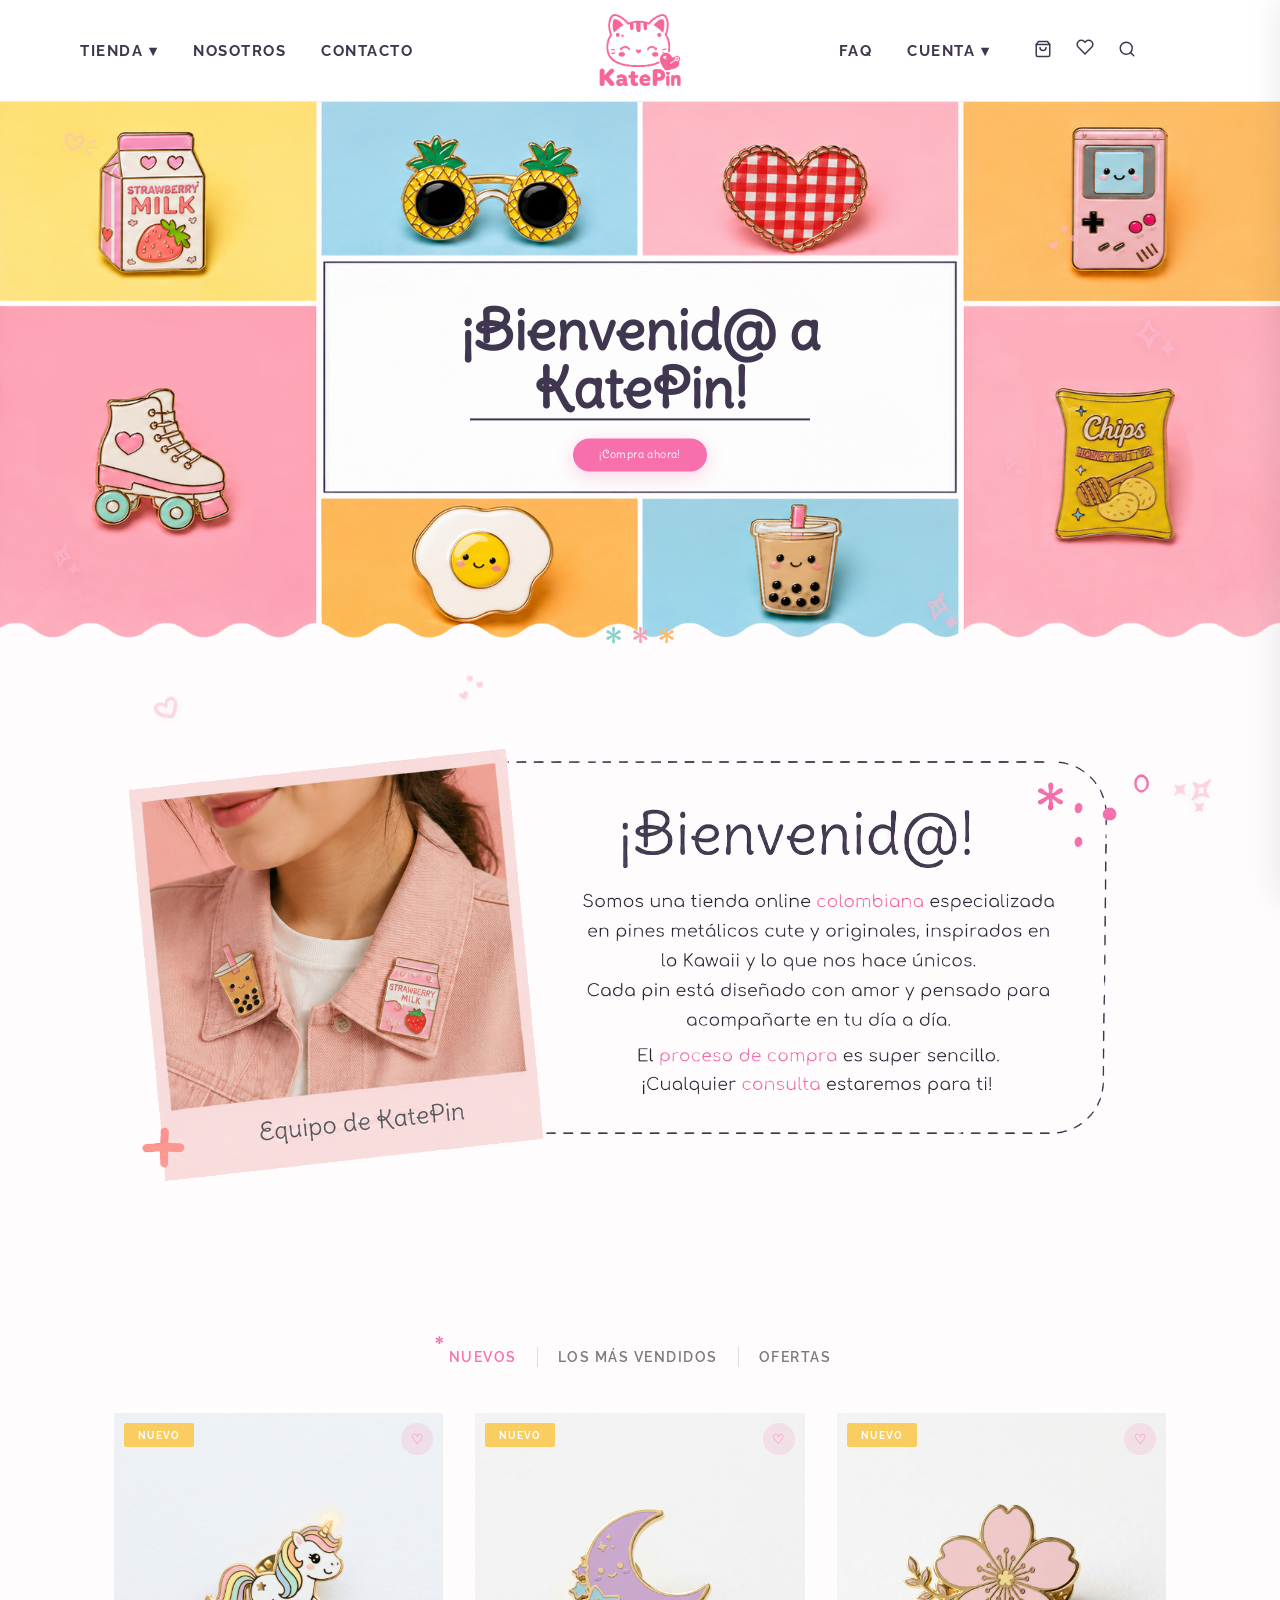
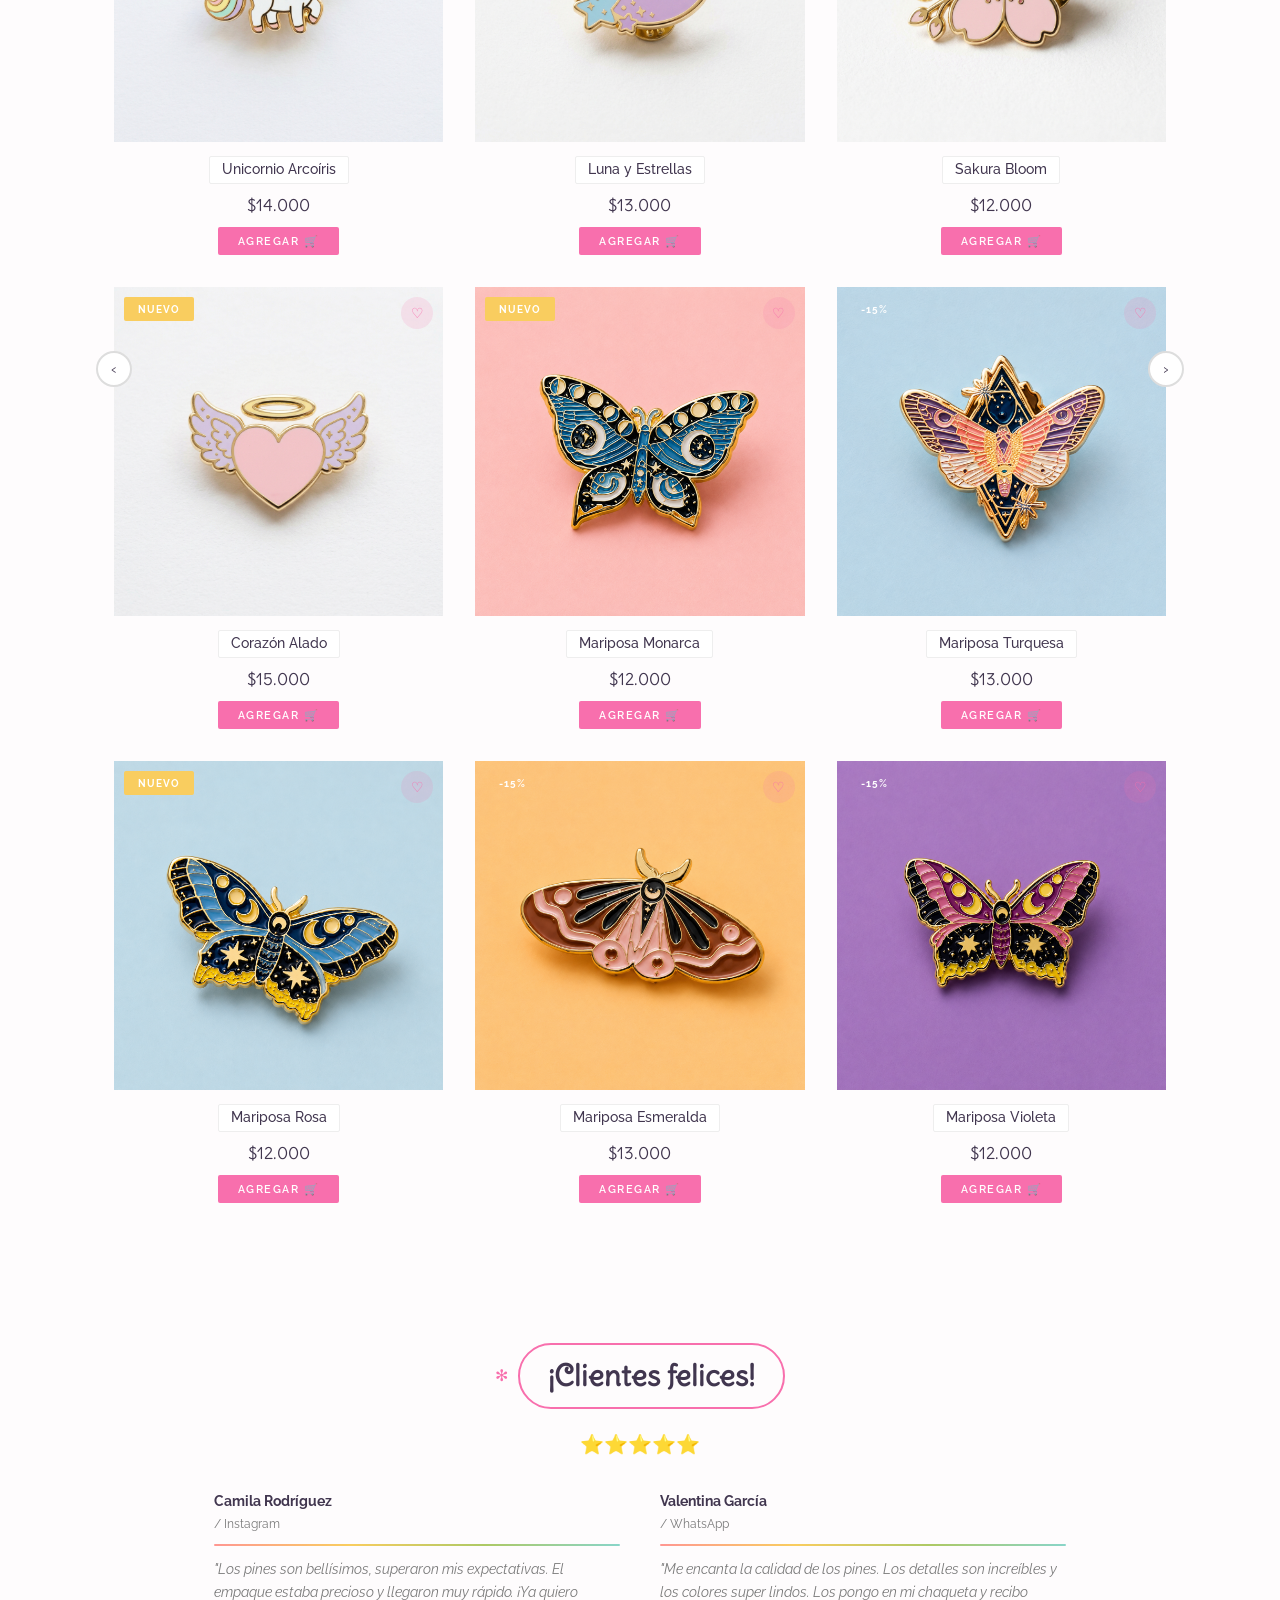
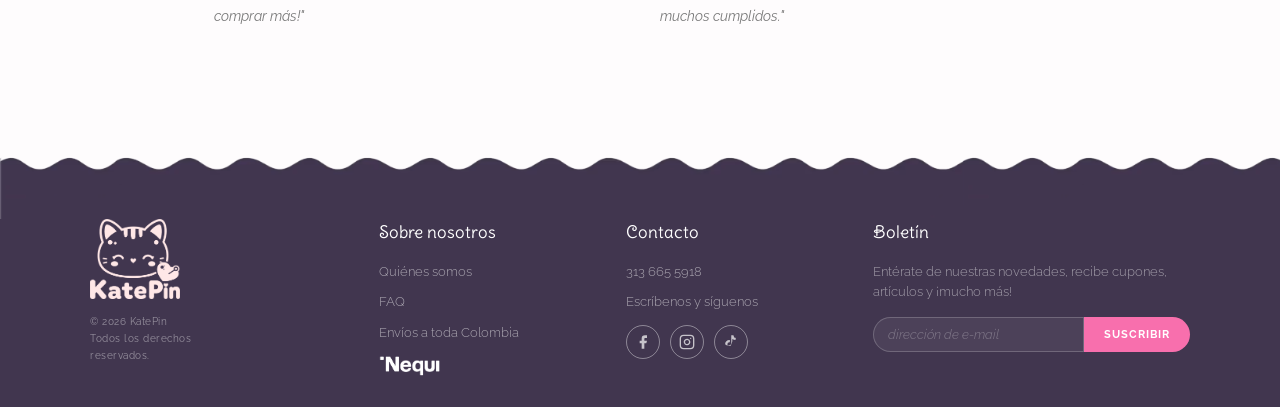
==== index.html @ 39d00079 "Initial commit" ====
<!DOCTYPE html>
<html lang="es" dir="ltr">
<head>
  <meta charset="UTF-8">
  <meta name="viewport" content="width=device-width, initial-scale=1.0">
  <title>KatePin | Pines Metálicos Kawaii - Tienda Online Colombia</title>
  <meta name="description" content="Tienda online de pines metálicos esmaltados kawaii. Diseños exclusivos de animales, fantasía, flores y más. Envíos a toda Colombia. Paga fácil con Nequi.">
  <meta name="keywords" content="pines metálicos, pines esmaltados, pines kawaii, pines Colombia, pin metálico, accesorios kawaii, KatePin">
  <meta name="author" content="KatePin">
  <meta name="robots" content="index, follow, max-image-preview:large">
  <link rel="canonical" href="https://www.katepin.com/">
  <meta property="og:type" content="website">
  <meta property="og:url" content="https://www.katepin.com/">
  <meta property="og:title" content="KatePin | Pines Metálicos Kawaii">
  <meta property="og:description" content="Pines metálicos esmaltados kawaii. Diseños únicos, envíos a toda Colombia.">
  <meta property="og:image" content="https://www.katepin.com/img/hero-banner.png">
  <meta property="og:locale" content="es_CO">
  <meta name="twitter:card" content="summary_large_image">
  <meta name="twitter:title" content="KatePin | Pines Metálicos Kawaii">
  <meta name="twitter:description" content="Tienda online de pines metálicos kawaii en Colombia.">
  <script type="application/ld+json">{"@context":"https://schema.org","@type":"Store","name":"KatePin","description":"Tienda online de pines metálicos esmaltados kawaii en Colombia","url":"https://www.katepin.com","priceRange":"$10.000-$20.000 COP","address":{"@type":"PostalAddress","addressCountry":"CO"}}</script>
  <link rel="preconnect" href="https://fonts.googleapis.com">
  <link rel="preconnect" href="https://fonts.gstatic.com" crossorigin>
  <link href="https://fonts.googleapis.com/css2?family=Delius+Swash+Caps&family=Raleway:wght@300;400;500;600;700&display=swap" rel="stylesheet">
  <link rel="stylesheet" href="styles.css">
  <link rel="icon" href="data:image/svg+xml,<svg xmlns='http://www.w3.org/2000/svg' viewBox='0 0 100 100'><text y='.9em' font-size='90'>📌</text></svg>">
</head>
<body>

  <!-- DECORACIONES FLOTANTES -->
  <div class="aesthetic-mess" aria-hidden="true">
    <img src="img/heart.png" class="float-deco deco-1" alt="">
    <img src="img/stars.png" class="float-deco deco-2" alt="">
    <img src="img/heart1.png" class="float-deco deco-3" alt="">
    <img src="img/star.png" class="float-deco deco-4" alt="">
    <img src="img/hearts.png" class="float-deco deco-5" alt="">
    <img src="img/stars1.png" class="float-deco deco-6" alt="">
    <img src="img/heart.png" class="float-deco deco-7" alt="">
    <img src="img/star.png" class="float-deco deco-8" alt="">
    <img src="img/hearts.png" class="float-deco deco-9" alt="">
    <img src="img/star.png" class="float-deco deco-10" alt="">
  </div>

  <!-- HEADER -->
  <header class="header" role="banner">
    <div class="header-inner">
      <ul class="nav-left" role="menubar">
        <li role="none" class="has-dropdown">
          <a href="tienda.html" role="menuitem">Tienda ▾</a>
          <ul class="dropdown-menu" role="menu">
            <li role="none" class="has-submenu">
              <a href="#" role="menuitem">Ropa ▸</a>
              <ul class="dropdown-submenu" role="menu">
                <li role="none"><a href="tienda.html#ropa-vestidos" role="menuitem">Vestidos</a></li>
                <li role="none"><a href="tienda.html#ropa-chaquetas" role="menuitem">Chaquetas</a></li>
                <li role="none"><a href="tienda.html#ropa-blusas" role="menuitem">Blusas</a></li>
                <li role="none"><a href="tienda.html#ropa-pantalones" role="menuitem">Pantalones</a></li>
                <li role="none"><a href="tienda.html#ropa-faldas" role="menuitem">Faldas</a></li>
              </ul>
            </li>
            <li role="none" class="has-submenu">
              <a href="#" role="menuitem">Accesorios ▸</a>
              <ul class="dropdown-submenu" role="menu">
                <li role="none"><a href="tienda.html#accesorios-pines" role="menuitem">Pines</a></li>
              </ul>
            </li>
            <li role="none" class="has-submenu">
              <a href="#" role="menuitem">Zapatos ▸</a>
              <ul class="dropdown-submenu" role="menu">
                <li role="none"><a href="tienda.html#zapatos-sandalias" role="menuitem">Sandalias</a></li>
                <li role="none"><a href="tienda.html#zapatos-botas" role="menuitem">Botas</a></li>
                <li role="none"><a href="tienda.html#zapatos-tenis" role="menuitem">Tenis</a></li>
              </ul>
            </li>
          </ul>
        </li>
        <li role="none"><a href="nosotros.html" role="menuitem">Nosotros</a></li>
        <li role="none"><a href="contacto.html" role="menuitem">Contacto</a></li>
      </ul>
      <a href="index.html" class="logo" aria-label="KatePin - Inicio">
        <img src="img/logo1.png" alt="KatePin" class="logo-img">
      </a>
      <div class="nav-right-group">
        <ul class="nav-right" role="menubar">
          <li role="none"><a href="faq.html" role="menuitem">FAQ</a></li>
          <li role="none" class="has-dropdown">
            <a href="#" role="menuitem">Cuenta ▾</a>
            <ul class="dropdown-menu" role="menu">
              <li role="none"><a href="login.html" role="menuitem">Iniciar sesión</a></li>
              <li role="none"><a href="registro.html" role="menuitem">Registrarme</a></li>
              <li role="none"><a href="#" role="menuitem">Mensajes</a></li>
              <li role="none"><a href="#" role="menuitem">Mis pedidos</a></li>
            </ul>
          </li>
        </ul>
        <div class="header-icons">
          <button class="icon-btn" id="cart-btn" aria-label="Carrito"><svg width="18" height="18" viewBox="0 0 24 24" fill="none" stroke="currentColor" stroke-width="2" stroke-linecap="round" stroke-linejoin="round"><path d="M6 2L3 6v14a2 2 0 002 2h14a2 2 0 002-2V6l-3-4z"/><line x1="3" y1="6" x2="21" y2="6"/><path d="M16 10a4 4 0 01-8 0"/></svg><span class="cart-count" id="cart-count" style="display:none">0</span></button>
          <a href="deseos.html" id="wishlist-btn" aria-label="Lista de deseos"><svg width="18" height="18" viewBox="0 0 24 24" fill="none" stroke="currentColor" stroke-width="2" stroke-linecap="round" stroke-linejoin="round"><path d="M20.84 4.61a5.5 5.5 0 00-7.78 0L12 5.67l-1.06-1.06a5.5 5.5 0 00-7.78 7.78l1.06 1.06L12 21.23l7.78-7.78 1.06-1.06a5.5 5.5 0 000-7.78z"/></svg></a>
          <button class="icon-btn" aria-label="Buscar"><svg width="18" height="18" viewBox="0 0 24 24" fill="none" stroke="currentColor" stroke-width="2" stroke-linecap="round" stroke-linejoin="round"><circle cx="11" cy="11" r="8"/><line x1="21" y1="21" x2="16.65" y2="16.65"/></svg></button>
        </div>
      </div>
      <button class="menu-toggle" id="menu-toggle" aria-label="Menú">☰</button>
    </div>
    <nav class="mobile-nav" id="mobile-nav">
      <a href="tienda.html">Tienda</a>
      <a href="nosotros.html">Nosotros</a>
      <a href="contacto.html">Contacto</a>
      <a href="faq.html">FAQ</a>
    </nav>
  </header>


  <!-- HERO BANNER -->
  <section class="hero" id="inicio" aria-label="Banner principal">
    <img src="img/principal.png" alt="Colección de pines metálicos kawaii KatePin" class="hero-banner-img" loading="eager">
    <div class="hero-overlay">
      <h1 class="hero-title">¡Bienvenid@ a<br>KatePin!</h1>
      <div class="hero-divider"></div>
      <a href="tienda.html" class="hero-cta" id="hero-cta">¡Compra ahora!</a>
    </div>
  </section>

  <!-- DECORATIVE ASTERISKS -->
  <div class="deco-asterisks">
    <img src="img/colors.png" alt="" aria-hidden="true" class="deco-asterisks-img">
  </div>

  <!-- WELCOME -->
  <section class="welcome" id="nosotros" aria-label="Bienvenida">
    <img src="img/foto.png" alt="¡Bienvenid@! Somos una tienda online colombiana especializada en pines metálicos cute y originales, inspirados en lo Kawaii. Equipo de KatePin" class="welcome-banner" loading="lazy">
  </section>


  <!-- PRODUCT TABS -->
  <section class="product-section" id="productos" aria-label="Catálogo de pines">
    <div class="tabs">
      <button class="tab-btn active" data-tab="nuevos" id="tab-nuevos">Nuevos</button>
      <div class="tab-sep"></div>
      <button class="tab-btn" data-tab="vendidos" id="tab-vendidos">Los más vendidos</button>
      <div class="tab-sep"></div>
      <button class="tab-btn" data-tab="ofertas" id="tab-ofertas">Ofertas</button>
    </div>
    <div class="product-carousel">
      <button class="carousel-arrow left" id="arrow-left" aria-label="Anterior">‹</button>
      <div class="product-grid" id="product-grid" role="list"></div>
      <button class="carousel-arrow right" id="arrow-right" aria-label="Siguiente">›</button>
    </div>
  </section>

  <!-- TESTIMONIALS -->
  <section class="testimonials fade-up" id="testimonios" aria-label="Testimonios">
    <div class="testimonials-title">
      <span class="star">✻</span>
      <h2>¡Clientes felices!</h2>
    </div>
    <div class="stars-row">⭐⭐⭐⭐⭐</div>
    <div class="testimonial-grid">
      <div class="testimonial">
        <div class="author">Camila Rodríguez</div>
        <div class="source">/ Instagram</div>
        <div class="sep"></div>
        <p>"Los pines son bellísimos, superaron mis expectativas. El empaque estaba precioso y llegaron muy rápido. ¡Ya quiero comprar más!"</p>
      </div>
      <div class="testimonial">
        <div class="author">Valentina García</div>
        <div class="source">/ WhatsApp</div>
        <div class="sep"></div>
        <p>"Me encanta la calidad de los pines. Los detalles son increíbles y los colores super lindos. Los pongo en mi chaqueta y recibo muchos cumplidos."</p>
      </div>
    </div>
  </section>

  <!-- FOOTER -->
  <footer class="footer" role="contentinfo">
    <div class="footer-wave">
      <img src="img/footer.png" alt="" aria-hidden="true" class="footer-wave-img">
    </div>
    <div class="footer-content">
      <div class="footer-inner">
        <div class="footer-brand">
          <img src="img/logo1.png" alt="KatePin" class="footer-logo-img">
          <p class="footer-copy-text">&copy; 2026 KatePin<br>Todos los derechos<br>reservados.</p>
        </div>
        <div class="footer-col">
          <h4>Sobre nosotros</h4>
          <a href="nosotros.html">Quiénes somos</a>
          <a href="faq.html">FAQ</a>
          <a href="#">Envíos a toda Colombia</a>
          <img src="img/nequi.png" alt="Nequi" style="height:22px; margin-top:12px; filter:brightness(0) invert(1);">
        </div>
        <div class="footer-col">
          <h4>Contacto</h4>
          <a href="tel:+573136655918">313 665 5918</a>
          <a href="#">Escríbenos y síguenos</a>
          <div class="footer-social">
            <a href="https://facebook.com/katepin" target="_blank" rel="noopener" aria-label="Facebook">
              <svg width="16" height="16" viewBox="0 0 24 24" fill="currentColor"><path d="M18 2h-3a5 5 0 00-5 5v3H7v4h3v8h4v-8h3l1-4h-4V7a1 1 0 011-1h3z"/></svg>
            </a>
            <a href="https://instagram.com/katepin" target="_blank" rel="noopener" aria-label="Instagram">
              <svg width="16" height="16" viewBox="0 0 24 24" fill="none" stroke="currentColor" stroke-width="2" stroke-linecap="round" stroke-linejoin="round"><rect x="2" y="2" width="20" height="20" rx="5"/><path d="M16 11.37A4 4 0 1112.63 8 4 4 0 0116 11.37z"/><line x1="17.5" y1="6.5" x2="17.51" y2="6.5"/></svg>
            </a>
            <a href="https://tiktok.com/@katepin" target="_blank" rel="noopener" aria-label="TikTok">
              <svg width="16" height="16" viewBox="0 0 24 24" fill="currentColor"><path d="M19.59 6.69a4.83 4.83 0 01-3.77-4.25V2h-3.45v13.67a2.89 2.89 0 01-2.88 2.5 2.89 2.89 0 01-2.89-2.89 2.89 2.89 0 012.89-2.89c.28 0 .54.04.79.11V9a6.33 6.33 0 00-.79-.05A6.34 6.34 0 003.15 15.3a6.34 6.34 0 0010.86-4.43V7.56a8.28 8.28 0 004.86 1.57V5.68a4.84 4.84 0 01-.72-.05l-.56.06z"/></svg>
            </a>
          </div>
        </div>
        <div class="footer-col">
          <h4>Boletín</h4>
          <p class="footer-boletin-desc">Entérate de nuestras novedades, recibe cupones, artículos y ¡mucho más!</p>
          <form class="newsletter-input" id="newsletter-form">
            <input type="email" placeholder="dirección de e-mail" required aria-label="Email">
            <button type="submit">Suscribir</button>
          </form>
        </div>
      </div>
    </div>
  </footer>

  <!-- CART DRAWER -->
  <div class="cart-overlay" id="cart-overlay"></div>
  <aside class="cart-drawer" id="cart-drawer" aria-label="Carrito">
    <div class="cart-header"><h3>Mi Carrito ♡</h3><button class="cart-close" id="cart-close">✕</button></div>
    <div class="cart-items" id="cart-items"></div>
    <div class="cart-footer">
      <div class="cart-total"><span>Total:</span><span id="cart-total-amount">$0</span></div>
      <button class="checkout-btn" id="checkout-btn">Pagar con Nequi</button>
    </div>
  </aside>

  <!-- NEQUI MODAL -->
  <div class="modal-overlay" id="checkout-modal" role="dialog" aria-modal="true">
    <div class="modal">
      <div id="checkout-form-section">
        <div class="modal-header"><h3>Pago con Nequi ♡</h3><button class="modal-close" id="checkout-close">✕</button></div>
        <div class="nequi-info">
          <div class="nequi-logo">Nequi</div>
          <p style="font-size:.75rem;opacity:.7">Envía tu pago a:</p>
          <div class="nequi-number">300 123 4567</div>
          <div class="nequi-name">KatePin Store</div>
        </div>
        <div class="order-summary"><h4>Resumen del pedido</h4><div id="order-summary-items"></div></div>
        <form id="order-form">
          <div class="form-group"><label for="customer-name">Nombre completo *</label><input type="text" id="customer-name" placeholder="Tu nombre" required autocomplete="name"></div>
          <div class="form-group"><label for="customer-phone">Teléfono / WhatsApp *</label><input type="tel" id="customer-phone" placeholder="300 000 0000" required autocomplete="tel"></div>
          <div class="form-group"><label for="customer-address">Dirección de envío *</label><textarea id="customer-address" placeholder="Ciudad, dirección completa" required></textarea></div>
          <div class="form-group"><label for="nequi-number">Número Nequi desde el que pagaste *</label><input type="tel" id="nequi-number" placeholder="Tu número Nequi" required></div>
          <div class="form-group"><label>Comprobante de pago *</label><div class="file-upload"><input type="file" id="payment-proof" accept="image/*" required><div class="file-upload-icon">📎</div><p>Sube la captura del comprobante</p><div class="file-name" id="file-name"></div></div></div>
          <button type="submit" class="submit-order-btn">Confirmar Pedido ✨</button>
        </form>
      </div>
      <div class="success-msg" id="checkout-success">
        <div class="success-icon">🎉</div>
        <h3>¡Pedido Recibido!</h3>
        <p>Revisaremos tu comprobante y te confirmaremos por WhatsApp. ¡Gracias! 💖</p>
        <br><button class="btn-pink" onclick="closeCheckout()">Volver a la Tienda</button>
      </div>
    </div>
  </div>

  <script src="app.js?v=2"></script>
</body>
</html>
---- styles.css ----
@import url('https://fonts.googleapis.com/css2?family=Delius+Swash+Caps&family=Raleway:wght@300;400;500;600;700&display=swap');

:root {
  --coral:#ff9792;
  --dark-purple:#41364f;
  --hot-pink:#f86fad;
  --lime:#adc965;
  --golden:#f9cd5f;
  --mint:#89d5c9;
  --white:#ffffff;
  --bg:#fefcfd;
  --text:#41364f;
  --text-light:#7a7a7a;
  --pink-light:#fdf0f4;
  --radius:4px;
  --transition:all .3s ease;
}
*{margin:0;padding:0;box-sizing:border-box;}
html{scroll-behavior:smooth;}
body{font-family:'Raleway',sans-serif;background:var(--bg);color:var(--text);overflow-x:hidden;line-height:1.6;}
img{max-width:100%;display:block;}
a{text-decoration:none;color:inherit;}
button{cursor:pointer;font-family:'Raleway',sans-serif;}

/* HEADER */
.header{position:fixed;top:0;left:0;width:100%;z-index:1000;background:var(--white);border-bottom:1px solid #f0e8ec;transition:var(--transition);}
.header.scrolled{box-shadow:0 2px 15px rgba(65,54,79,.08);}
.header-inner{max-width:1440px;margin:0 auto;display:flex;align-items:center;justify-content:space-between;padding:36px 140px 36px 80px;position:relative;}
.nav-left,.nav-right-group{display:flex;align-items:center;flex:1;}
.nav-right-group{justify-content:flex-end;gap:40px;}
.nav-left,.nav-right{display:flex;gap:35px;list-style:none;align-items:center;}
.nav-left a,.nav-right a{font-size:.95rem;font-weight:700;letter-spacing:1.5px;text-transform:uppercase;color:var(--text);transition:var(--transition);padding:8px 0;white-space:nowrap;}
.nav-left a:hover,.nav-right a:hover{color:var(--hot-pink);}
.logo{position:absolute;left:50%;top:50%;transform:translate(-50%,-50%);display:flex;align-items:center;justify-content:center;text-decoration:none;z-index:10;}
.logo-img{height:72px;width:auto;}
.header-icons{display:flex;gap:20px;align-items:center;}
.icon-btn{background:none;border:none;font-size:1.1rem;color:var(--text);position:relative;transition:var(--transition);padding:4px;line-height:1;}
.icon-btn:hover{color:var(--hot-pink);}
.cart-count{position:absolute;top:-5px;right:-7px;background:var(--hot-pink);color:#fff;font-size:.55rem;width:15px;height:15px;border-radius:50%;display:flex;align-items:center;justify-content:center;font-weight:700;}
.menu-toggle{display:none;background:none;border:none;font-size:1.4rem;color:var(--text);padding:4px;}
.mobile-nav{display:none;}

/* HEADER DROPDOWN */
.has-dropdown{position:relative;}
.has-dropdown::after{content:'';position:absolute;bottom:-10px;left:0;width:100%;height:10px;} /* invisible hover bridge */
.dropdown-menu{position:absolute;top:calc(100% + 5px);left:0;background:var(--white);min-width:160px;box-shadow:0 8px 25px rgba(65,54,79,.08);border-radius:6px;padding:12px 0;opacity:0;visibility:hidden;transform:translateY(10px);transition:all .3s ease;list-style:none;z-index:1001;}
.has-dropdown:hover .dropdown-menu{opacity:1;visibility:visible;transform:translateY(0);}
.nav-right .has-dropdown .dropdown-menu{left:auto;right:0;}
.nav-left .dropdown-menu a, .nav-right .dropdown-menu a{font-size:.95rem;font-weight:400;text-transform:none;letter-spacing:0;color:var(--text-light);padding:8px 24px;display:block;}
.nav-left .dropdown-menu a:hover, .nav-right .dropdown-menu a:hover{color:var(--hot-pink);background:#fafafa;}

/* HEADER SUB DROPDOWN */
.has-submenu{position:relative;}
.dropdown-submenu{position:absolute;top:0;left:100%;background:var(--white);min-width:160px;box-shadow:0 8px 25px rgba(65,54,79,.08);border-radius:6px;padding:12px 0;opacity:0;visibility:hidden;transform:translateX(10px);transition:all .3s ease;list-style:none;z-index:1002;}
.has-submenu:hover > .dropdown-submenu{opacity:1;visibility:visible;transform:translateX(0);}
.has-submenu > a {display:flex !important; justify-content:space-between; align-items:center;}
/* HERO */
.hero{margin-top:100px;position:relative;overflow:hidden;}
.hero-link{display:block;line-height:0;}
.hero-banner-img{width:100%;height:auto;display:block;}
/* HERO OVERLAY */
.hero-overlay{
  position:absolute;
  top:48%;
  left:50%;
  transform:translate(-50%,-50%);
  display:flex;
  flex-direction:column;
  align-items:center;
  justify-content:center;
  text-align:center;
  width:55%;
  padding:0.90vw;
  z-index:3;
}
.hero-sub{
  font-family:'Raleway',sans-serif;
  font-size:0.80vw;
  font-weight:500;
  font-style:normal;
  letter-spacing:0.06vw;
  text-transform:uppercase;
  color:#555;
  margin-bottom:-0.1vw;
}
.hero-title{
  font-family:'Delius Swash Caps',cursive;
  font-size:4.33vw;
  color:#41364f;
  line-height:1.05;
  margin-top:0.44vw;
  margin-bottom:0.1vw;
}
.hero-divider{
  width:50%;
  height:0.1vw;
  background:#41364f;
  margin:0 auto 1.44vw;
}
.hero-cta{
  display:inline-block;
  padding:0.62vw 2.07vw;
  background:#f86fad;
  color:#fff;
  font-family:'Delius Swash Caps',cursive;
  font-size:0.85vw;
  font-weight:400;
  letter-spacing:0.03vw;
  border:none;
  border-radius:2.7vw;
  text-decoration:none;
  box-shadow:0 4px 18px rgba(248,111,173,.3);
  transition:all .3s ease;
  white-space:nowrap;
  cursor:pointer;
}
.hero-cta:hover{
  background:#e55d9a;
  transform:translateY(-2px);
  box-shadow:0 6px 24px rgba(248,111,173,.5);
}

/* DECORATIVE ASTERISKS */
.deco-asterisks{text-align:center;padding:0;margin-top:-70px;position:relative;z-index:2;}
.deco-asterisks-img{display:inline-block;height:28px;width:auto;}

.btn-pink{display:inline-block;padding:10px 32px;background:var(--hot-pink);color:#fff;font-size:.8rem;font-weight:600;letter-spacing:1.5px;text-transform:uppercase;border:none;border-radius:2px;transition:var(--transition);}
.btn-pink:hover{background:#e55d9a;transform:translateY(-1px);}

/* WELCOME */
.welcome{padding:60px 24px;max-width:1100px;margin:0 auto;text-align:center;}
.welcome-banner{width:100%;height:auto;display:block;}

/* PRODUCT TABS */
.product-section{padding:60px 24px 80px;max-width:1100px;margin:0 auto;}
.tabs{display:flex;justify-content:center;align-items:center;gap:0;margin-bottom:40px;}
.tab-btn{background:none;border:none;font-size:.85rem;font-weight:600;letter-spacing:1.5px;text-transform:uppercase;color:var(--text-light);padding:8px 20px;transition:var(--transition);position:relative;}
.tab-btn.active{color:var(--hot-pink);}
.tab-btn.active::before{content:'✻';position:absolute;top:-6px;left:6px;font-size:.6rem;color:var(--hot-pink);}
.tab-sep{width:1px;height:20px;background:#ddd;}
.product-carousel{position:relative;}
.product-grid{display:grid;grid-template-columns:repeat(3,1fr);gap:32px;}
.carousel-arrow{position:absolute;top:40%;transform:translateY(-50%);width:36px;height:36px;border-radius:50%;border:2px solid #ddd;background:var(--white);font-size:1rem;color:var(--text);display:flex;align-items:center;justify-content:center;transition:var(--transition);z-index:2;}
.carousel-arrow:hover{border-color:var(--hot-pink);color:var(--hot-pink);}
.carousel-arrow.left{left:-18px;}
.carousel-arrow.right{right:-18px;}

/* PRODUCT CARDS */
.product-card-link{text-decoration:none;color:inherit;display:block;}
.product-card{text-align:center;transition:var(--transition);position:relative;}
.product-card:hover{transform:translateY(-4px);}
.product-img-wrap{position:relative;overflow:hidden;margin-bottom:14px;background:var(--pink-light);aspect-ratio:1;}
.product-img-wrap img{width:100%;height:100%;object-fit:cover;transition:transform .4s ease;}
.product-card:hover .product-img-wrap img{transform:scale(1.03);}
.badge{position:absolute;top:10px;left:10px;padding:4px 14px;font-size:.65rem;font-weight:700;letter-spacing:1px;text-transform:uppercase;color:#fff;border-radius:2px;z-index:2;}
.badge.new{background:var(--golden);}
.badge.hot{background:var(--hot-pink);}
.badge.sale{background:var(--lime);}
.heart-btn{position:absolute;top:10px;right:10px;width:32px;height:32px;border-radius:50%;background:rgba(248,111,173,.15);border:none;color:var(--hot-pink);font-size:.9rem;display:flex;align-items:center;justify-content:center;transition:var(--transition);z-index:2;}
.heart-btn:hover,.heart-btn.liked{background:var(--hot-pink);color:#fff;}
.product-name{font-size:.85rem;font-weight:500;color:var(--text);margin-bottom:4px;display:inline-block;padding:2px 12px;border:1px solid #eee;border-radius:2px;background:var(--white);}
.product-price{font-family:'Delius Swash Caps',cursive;font-size:1.05rem;color:var(--text);margin-top:4px;}

/* SECTION TITLES */
.section-title-container {
  display: flex;
  align-items: center;
  justify-content: center;
  gap: 12px;
  margin-bottom: 40px;
}
.decor-diamond { color: var(--hot-pink); font-size: 1rem; }
.title-line {
  flex: 1;
  max-width: 180px;
  height: 1px;
  background: linear-gradient(90deg, transparent, #e0d6e6, transparent);
}
.section-title {
  font-family: 'Raleway', sans-serif;
  font-size: 1.2rem;
  font-weight: 700;
  color: var(--text);
  letter-spacing: 3px;
  text-transform: uppercase;
}

/* CATEGORIAS */
.categorias-section {
  padding: 60px 24px 20px;
  max-width: 1100px;
  margin: 0 auto;
}
.cat-grid {
  display: grid;
  grid-template-columns: repeat(auto-fit, minmax(140px, 1fr));
  gap: 20px;
  justify-content: center;
}
.cat-card {
  background: var(--white);
  border: 1px solid #f0e8ec;
  border-radius: 8px;
  padding: 20px 10px;
  text-align: center;
  transition: var(--transition);
  display: flex;
  flex-direction: column;
  align-items: center;
  gap: 12px;
  box-shadow: 0 4px 10px rgba(65,54,79,.02);
}
.cat-card:hover {
  transform: translateY(-5px);
  border-color: var(--hot-pink);
  box-shadow: 0 8px 20px rgba(248,111,173,.15);
}
.cat-icon {
  font-size: 2.5rem;
  line-height: 1;
}
.cat-card h3 {
  font-size: 0.9rem;
  font-weight: 600;
  color: var(--text);
  font-family: 'Raleway', sans-serif;
}

/* COLECCIONES */
.colecciones-section {
  padding: 40px 24px 40px;
  max-width: 1100px;
  margin: 0 auto;
}
.col-grid {
  display: grid;
  grid-template-columns: repeat(auto-fit, minmax(220px, 1fr));
  gap: 24px;
}
.col-card {
  position: relative;
  border-radius: 12px;
  overflow: hidden;
  height: 140px;
  display: flex;
  align-items: center;
  justify-content: center;
  text-decoration: none;
  transition: var(--transition);
  box-shadow: 0 4px 15px rgba(0,0,0,.05);
}
.col-card:hover {
  transform: scale(1.03);
  box-shadow: 0 10px 25px rgba(0,0,0,.1);
}
.col-bg {
  position: absolute;
  top: 0; left: 0; width: 100%; height: 100%;
  z-index: 1;
  opacity: 0.8;
  transition: opacity 0.3s;
}
.col-card:hover .col-bg {
  opacity: 1;
}
.col-card h3 {
  position: relative;
  z-index: 2;
  color: white;
  font-family: 'Delius Swash Caps', cursive;
  font-size: 1.5rem;
  text-shadow: 0 2px 4px rgba(0,0,0,0.2);
  letter-spacing: 1px;
}

/* TESTIMONIALS */
.testimonials{padding:60px 24px 80px;max-width:900px;margin:0 auto;text-align:center;}
.testimonials-title{display:inline-flex;align-items:center;gap:10px;margin-bottom:8px;}
.testimonials-title .star{color:var(--hot-pink);font-size:1rem;}
.testimonials-title h2{font-family:'Delius Swash Caps',cursive;font-size:1.8rem;color:var(--text);border:2px solid var(--hot-pink);padding:8px 28px;border-radius:50px;}
.stars-row{display:flex;justify-content:center;gap:4px;margin:12px 0 32px;color:var(--golden);font-size:1.2rem;}
.testimonial-grid{display:grid;grid-template-columns:1fr 1fr;gap:40px;text-align:left;}
.testimonial .author{font-weight:700;font-size:.85rem;color:var(--text);margin-bottom:2px;}
.testimonial .source{font-size:.75rem;color:var(--text-light);margin-bottom:10px;}
.testimonial .sep{width:100%;height:2px;background:linear-gradient(90deg,var(--coral),var(--golden),var(--lime),var(--mint));margin-bottom:12px;border-radius:2px;}
.testimonial p{font-size:.85rem;color:var(--text-light);line-height:1.7;font-style:italic;}

.footer{position:relative;background:transparent;color:#fff;padding:0;margin-top:40px;}
.footer-wave{width:100%;margin-bottom:-1px;line-height:0;position:relative;z-index:2;}
.footer-wave-img{width:100%;height:auto;display:block;}
.footer-content{background:var(--dark-purple);padding:0 24px 30px;margin-top:-8vw;position:relative;z-index:10;}
.footer-inner{max-width:1100px;margin:0 auto;display:grid;grid-template-columns:1.2fr 1fr 1fr 1.5fr;gap:36px;align-items:start;}
.footer-brand{display:flex;flex-direction:column;align-items:flex-start;}
.footer-logo-img{width:90px;height:auto;margin-bottom:14px;filter:brightness(0) invert(1) sepia(1) saturate(5) hue-rotate(290deg);}
.footer-copy-text{font-size:.65rem;color:rgba(255,255,255,.45);line-height:1.6;letter-spacing:.5px;margin-bottom:10px;}
.footer-brand .payment{display:flex;gap:8px;align-items:center;margin-top:4px;}
.visa-badge{font-family:'Raleway',sans-serif;font-size:.85rem;font-weight:900;letter-spacing:1px;color:#fff;}
.footer-col h4{font-family:'Delius Swash Caps',cursive;font-size:1.05rem;font-weight:400;margin-bottom:16px;color:#fff;letter-spacing:0;}
.footer-col a{display:block;font-size:.8rem;color:rgba(255,255,255,.55);margin-bottom:10px;transition:var(--transition);font-weight:300;}
.footer-col a:hover{color:var(--hot-pink);transform:translateX(3px);}
.footer-social{display:flex;gap:10px;margin-top:12px;}
.footer-social a{width:34px;height:34px;border-radius:50%;border:1.5px solid rgba(255,255,255,.4);display:flex;align-items:center;justify-content:center;color:rgba(255,255,255,.7);transition:var(--transition);}
.footer-social a:hover{border-color:var(--hot-pink);color:var(--hot-pink);}
.footer-boletin-desc{font-size:.8rem;color:rgba(255,255,255,.5);line-height:1.6;margin-bottom:14px;font-weight:300;}
.newsletter-input{display:flex;gap:0;margin-top:4px;}
.newsletter-input input{flex:1;padding:9px 14px;border:1px solid rgba(255,255,255,.2);background:rgba(255,255,255,.06);color:#fff;font-size:.8rem;font-family:'Raleway',sans-serif;outline:none;border-radius:50px 0 0 50px;font-weight:300;}
.newsletter-input input::placeholder{color:rgba(255,255,255,.3);font-style:italic;}
.newsletter-input button{padding:9px 20px;background:var(--hot-pink);color:#fff;border:none;font-size:.7rem;font-weight:700;letter-spacing:1px;text-transform:uppercase;border-radius:0 50px 50px 0;transition:var(--transition);font-family:'Raleway',sans-serif;}
.newsletter-input button:hover{background:#e55d9a;}

/* CART DRAWER */
.cart-overlay{position:fixed;inset:0;background:rgba(0,0,0,.35);z-index:2000;opacity:0;pointer-events:none;transition:var(--transition);}
.cart-overlay.active{opacity:1;pointer-events:all;}
.cart-drawer{position:fixed;top:0;right:0;width:380px;max-width:90vw;height:100vh;background:var(--white);z-index:2001;transform:translateX(100%);transition:transform .35s ease;display:flex;flex-direction:column;box-shadow:-4px 0 30px rgba(0,0,0,.08);}
.cart-drawer.active{transform:translateX(0);}
.cart-header{display:flex;align-items:center;justify-content:space-between;padding:18px 20px;border-bottom:1px solid #f0e8ec;}
.cart-header h3{font-family:'Delius Swash Caps',cursive;font-size:1.15rem;}
.cart-close{background:none;border:none;font-size:1.3rem;color:var(--text);}
.cart-items{flex:1;overflow-y:auto;padding:16px 20px;}
.cart-item{display:flex;gap:12px;padding:12px 0;border-bottom:1px solid #f5f0f2;align-items:center;}
.cart-item img{width:56px;height:56px;border-radius:4px;object-fit:cover;}
.cart-item-info{flex:1;}
.cart-item-name{font-weight:600;font-size:.85rem;}
.cart-item-price{color:var(--hot-pink);font-weight:700;font-size:.85rem;}
.cart-item-qty{display:flex;align-items:center;gap:6px;margin-top:4px;}
.qty-btn{width:24px;height:24px;border-radius:50%;border:1px solid var(--hot-pink);background:none;color:var(--hot-pink);font-size:.85rem;display:flex;align-items:center;justify-content:center;transition:var(--transition);}
.qty-btn:hover{background:var(--hot-pink);color:#fff;}
.qty-val{font-weight:600;font-size:.85rem;min-width:18px;text-align:center;}
.cart-item-remove{background:none;border:none;color:var(--text-light);font-size:1rem;transition:var(--transition);}
.cart-item-remove:hover{color:var(--hot-pink);}
.cart-empty{text-align:center;padding:40px 0;color:var(--text-light);}
.cart-empty-icon{font-size:2.5rem;margin-bottom:10px;}
.cart-footer{padding:18px 20px;border-top:1px solid #f0e8ec;}
.cart-total{display:flex;justify-content:space-between;font-weight:700;font-size:1rem;margin-bottom:14px;}
.cart-total span:last-child{color:var(--hot-pink);}
.checkout-btn{width:100%;padding:12px;border:none;border-radius:2px;background:var(--hot-pink);color:#fff;font-size:.85rem;font-weight:700;letter-spacing:1px;text-transform:uppercase;transition:var(--transition);}
.checkout-btn:hover{background:#e55d9a;}

/* NEQUI MODAL */
.modal-overlay{position:fixed;inset:0;background:rgba(0,0,0,.45);z-index:3000;display:none;align-items:center;justify-content:center;padding:24px;}
.modal-overlay.active{display:flex;}
.modal{background:var(--white);border-radius:8px;width:100%;max-width:460px;max-height:90vh;overflow-y:auto;padding:28px;animation:modalIn .3s ease-out;}
@keyframes modalIn{from{opacity:0;transform:scale(.95) translateY(16px)}to{opacity:1;transform:scale(1) translateY(0)}}
.modal-header{display:flex;align-items:center;justify-content:space-between;margin-bottom:20px;}
.modal-header h3{font-family:'Delius Swash Caps',cursive;font-size:1.2rem;color:var(--text);}
.modal-close{background:none;border:none;font-size:1.4rem;color:var(--text);}
.nequi-info{background:linear-gradient(135deg,#200040,#3A0070);color:#fff;border-radius:8px;padding:20px;text-align:center;margin-bottom:20px;}
.nequi-logo{font-size:1.4rem;font-weight:700;letter-spacing:1px;}
.nequi-number{font-size:1.6rem;font-weight:700;letter-spacing:2px;margin:6px 0;}
.nequi-name{font-size:.8rem;opacity:.7;}
.order-summary{background:var(--pink-light);border-radius:6px;padding:14px;margin-bottom:18px;}
.order-summary h4{font-family:'Delius Swash Caps',cursive;font-size:.9rem;margin-bottom:10px;}
.order-line{display:flex;justify-content:space-between;font-size:.8rem;margin-bottom:5px;}
.order-line.total{border-top:1px solid var(--hot-pink);padding-top:8px;margin-top:8px;font-weight:700;font-size:.95rem;color:var(--hot-pink);}
.form-group{margin-bottom:14px;}
.form-group label{display:block;font-weight:600;font-size:.8rem;margin-bottom:5px;}
.form-group input,.form-group textarea{width:100%;padding:10px 14px;border:1px solid #e8e0e4;border-radius:4px;font-family:'Raleway',sans-serif;font-size:.85rem;outline:none;transition:var(--transition);}
.form-group input:focus,.form-group textarea:focus{border-color:var(--hot-pink);}
.form-group textarea{resize:vertical;min-height:70px;}
.file-upload{border:2px dashed var(--hot-pink);border-radius:6px;padding:20px;text-align:center;position:relative;transition:var(--transition);}
.file-upload:hover{background:var(--pink-light);}
.file-upload input{position:absolute;inset:0;opacity:0;cursor:pointer;}
.file-upload-icon{font-size:1.8rem;margin-bottom:6px;}
.file-upload p{font-size:.8rem;color:var(--text-light);}
.file-name{margin-top:6px;font-weight:600;color:var(--hot-pink);font-size:.8rem;}
.submit-order-btn{width:100%;padding:13px;border:none;border-radius:4px;background:linear-gradient(135deg,#200040,#3A0070);color:#fff;font-size:.85rem;font-weight:700;letter-spacing:1px;text-transform:uppercase;transition:var(--transition);}
.submit-order-btn:hover{opacity:.9;transform:scale(1.01);}
.success-msg{display:none;text-align:center;padding:36px 16px;}
.success-msg.active{display:block;}
.success-icon{font-size:3.5rem;margin-bottom:12px;}
.success-msg h3{font-family:'Delius Swash Caps',cursive;font-size:1.2rem;margin-bottom:8px;color:var(--hot-pink);}
.success-msg p{color:var(--text-light);font-size:.9rem;}

/* TOAST */
.toast{position:fixed;bottom:20px;left:50%;transform:translateX(-50%) translateY(80px);background:var(--hot-pink);color:#fff;padding:10px 24px;border-radius:50px;font-weight:600;font-size:.85rem;z-index:5000;transition:transform .4s ease;box-shadow:0 6px 20px rgba(248,111,173,.35);white-space:nowrap;}
.toast.show{transform:translateX(-50%) translateY(0);}

/* SCROLL ANIM */
.fade-up{opacity:0;transform:translateY(24px);transition:opacity .5s ease,transform .5s ease;}
.fade-up.visible{opacity:1;transform:translateY(0);}

/* AESTHETIC MESS - FLOATING DECORATIONS */
.aesthetic-mess {
  position: fixed;
  top: 0;
  left: 0;
  width: 100vw;
  height: 100vh;
  pointer-events: none;
  z-index: 1;
  overflow: hidden;
}
.float-deco {
  position: absolute;
  opacity: 0.6;
  filter: drop-shadow(0 4px 6px rgba(0,0,0,0.08));
  animation: floatRandom 15s infinite ease-in-out;
}
.deco-1 { width: 35px; top: 15%; left: 5%; animation-duration: 22s; animation-name: floatAlt; transform: rotate(15deg); }
.deco-2 { width: 45px; top: 35%; right: 8%; animation-duration: 28s; }
.deco-3 { width: 25px; bottom: 20%; left: 12%; animation-duration: 18s; animation-name: floatAlt; transform: rotate(-20deg); }
.deco-4 { width: 30px; top: 60%; left: 4%; animation-duration: 25s; }
.deco-5 { width: 50px; top: 25%; right: 15%; animation-duration: 20s; animation-name: floatAlt; }
.deco-6 { width: 40px; bottom: 10%; right: 5%; animation-duration: 30s; transform: rotate(45deg); }
.deco-7 { width: 20px; top: 8%; left: 40%; animation-duration: 19s; }
.deco-8 { width: 35px; bottom: 30%; right: 25%; animation-duration: 26s; animation-name: floatAlt; }
.deco-9 { width: 45px; top: 75%; left: 35%; animation-duration: 24s; transform: rotate(-15deg); }
.deco-10 { width: 22px; top: 50%; right: 20%; animation-duration: 21s; animation-name: floatAlt; }

@keyframes floatRandom {
  0% { transform: translateY(0) rotate(0deg) scale(1); }
  33% { transform: translateY(-20px) rotate(10deg) scale(1.05); }
  66% { transform: translateY(15px) rotate(-5deg) scale(0.95); }
  100% { transform: translateY(0) rotate(0deg) scale(1); }
}
@keyframes floatAlt {
  0% { transform: translateY(0) translateX(0) rotate(0deg); }
  33% { transform: translateY(15px) translateX(15px) rotate(-10deg); }
  66% { transform: translateY(-10px) translateX(-15px) rotate(5deg); }
  100% { transform: translateY(0) translateX(0) rotate(0deg); }
}

/* CONTACT SECTION (ENVELOPE) */
.contact-section {
  padding: 80px 20px;
  position: relative;
  max-width: 800px;
  margin: 0 auto;
}
.contact-envelope {
  position: relative;
  margin-top: 80px;
}
.tape-piece {
  position: absolute;
  top: -20px;
  left: 50%;
  transform: translateX(-50%) rotate(-3deg);
  width: 130px;
  height: 35px;
  background: #fbd351;
  z-index: 3;
  clip-path: polygon(2% 10%, 98% 0%, 100% 90%, 0% 100%);
  opacity: 0.95;
}
.envelope-box {
  background: #fff;
  border: 12px solid #fdf0f4;
  border-radius: 20px;
  border-top: none;
  border-top-left-radius: 0;
  border-top-right-radius: 0;
  padding: 4px;
  position: relative;
  z-index: 2;
  box-shadow: 0 10px 40px rgba(0,0,0,0.05);
  margin-top: -10px;
}
.envelope-inner {
  border: 2px dashed #f596b6;
  border-top: none;
  border-radius: 0 0 12px 12px;
  padding: 40px 60px;
  background: #fff;
  position: relative;
}
.contact-header {
  text-align: center;
  margin-bottom: 40px;
}
.contact-title {
  font-family: 'Delius Swash Caps', cursive;
  font-size: 3rem;
  color: #4a3e59;
  margin-bottom: 10px;
}
.contact-subtitle {
  color: #6c5a81;
  font-size: 0.95rem;
  line-height: 1.5;
}
.contact-content {
  display: flex;
  gap: 40px;
}
.contact-form {
  flex: 1.5;
  display: flex;
  flex-direction: column;
  gap: 15px;
}
.input-pill {
  width: 100%;
  background: #f2f2f2;
  border: none;
  border-radius: 30px;
  padding: 12px 20px;
  font-family: 'Raleway', sans-serif;
  font-size: 0.9rem;
  color: #6c5a81;
}
.input-pill::placeholder {
  color: #a097ad;
}
.textarea-pill {
  border-radius: 20px;
  resize: none;
  height: 120px;
}
.form-footer {
  display: flex;
  justify-content: space-between;
  align-items: center;
  margin-top: 10px;
}
.newsletter-label {
  display: flex;
  align-items: center;
  gap: 8px;
  cursor: pointer;
  font-size: 0.85rem;
  color: #6c5a81;
  font-style: italic;
}
.newsletter-cb {
  display: none;
}
.cb-custom {
  width: 18px;
  height: 18px;
  border-radius: 50%;
  border: 2px solid #ff71a2;
  display: flex;
  justify-content: center;
  align-items: center;
}
.newsletter-cb:checked + .cb-custom::after {
  content: '';
  width: 10px;
  height: 10px;
  border-radius: 50%;
  background: #ff71a2;
}
.btn-enviar {
  background: #ff71a2;
  color: #fff;
  border: none;
  border-radius: 30px;
  padding: 10px 30px;
  font-weight: 700;
  letter-spacing: 1px;
  cursor: pointer;
  transition: all 0.3s;
}
.btn-enviar:hover {
  background: #e65a8a;
  transform: translateY(-2px);
}
.contact-divider {
  width: 1px;
  background: #e0d9e8;
}
.contact-info {
  flex: 1;
  display: flex;
  flex-direction: column;
  gap: 30px;
}
.info-label {
  color: #ff71a2;
  font-weight: 700;
  font-size: 0.9rem;
  margin-bottom: 8px;
  letter-spacing: 0.5px;
}
.info-text {
  color: #4a3e59;
  font-weight: 600;
  font-size: 1.1rem;
  margin-bottom: 4px;
}
.info-subtext {
  color: #887a9b;
  font-size: 0.85rem;
  font-style: italic;
  line-height: 1.4;
}
.social-circles {
  display: flex;
  gap: 10px;
  margin-bottom: 15px;
}
.sc-icon {
  width: 36px;
  height: 36px;
  border-radius: 50%;
  display: flex;
  justify-content: center;
  align-items: center;
  transition: transform 0.3s;
}
.sc-icon:hover { transform: scale(1.1); }
.sc-fb { background: #94e3d3; }
.sc-ig { background: #ffa498; }
.sc-tumblr { background: #b0d463; }
.info-delivery {
  color: #6c5a81;
  font-size: 0.85rem;
  line-height: 1.4;
}
.envelope-decor {
  position: absolute;
  bottom: 15px;
  right: 50px;
  display: flex;
  align-items: center;
  gap: 6px;
}
.decor-asterisk {
  color: #ff71a2;
  font-size: 2.5rem;
  line-height: 0;
  position: relative;
  top: 8px;
}
.decor-dot {
  width: 6px;
  height: 6px;
  border-radius: 50%;
  background: #ff71a2;
}
.decor-dot.d1 { width: 4px; height: 4px; opacity: 0.7; }
.decor-dot.d2 { width: 8px; height: 8px; opacity: 0.5; }

/* RESPONSIVE */
@media(max-width:900px){
  .product-grid{grid-template-columns:repeat(2,1fr);gap:20px;}
  .testimonial-grid{grid-template-columns:1fr;}
  .footer-inner{grid-template-columns:1fr 1fr;gap:28px;}
}
@media(max-width:768px){
  .nav-left,.nav-right-group{display:none;}
  .logo-img{height:70px;}
  .header-inner{padding:16px 24px;}
  .menu-toggle{display:block;}
  .mobile-nav{display:none;position:fixed;top:82px;left:0;width:100%;background:var(--white);padding:20px 24px;flex-direction:column;gap:16px;box-shadow:0 8px 20px rgba(0,0,0,.06);z-index:999;}
  .mobile-nav.active{display:flex;}
  .mobile-nav a{font-size:.85rem;font-weight:600;letter-spacing:1px;text-transform:uppercase;color:var(--text);display:block;padding:8px 0;}
  .footer-inner{grid-template-columns:1fr;}
}
@media(max-width:480px){
  .product-grid{grid-template-columns:1fr 1fr;gap:12px;}
}

/* SEARCH OVERLAY */
.search-overlay {
  position: fixed;
  top: 0; left: 0; width: 100%; height: 100%;
  background: rgba(255, 255, 255, 0.98);
  z-index: 2000;
  opacity: 0; visibility: hidden;
  transition: all 0.4s cubic-bezier(0.4, 0, 0.2, 1);
  display: flex; justify-content: center; align-items: flex-start;
  padding-top: 100px;
}
.search-overlay.active { opacity: 1; visibility: visible; }
.search-modal {
  width: 90%; max-width: 800px;
  position: relative;
  transform: translateY(-20px); transition: transform 0.4s;
}
.search-overlay.active .search-modal { transform: translateY(0); }
.search-close {
  position: absolute; right: 0; top: -50px;
  background: none; border: none; font-size: 2rem; color: var(--text);
}
.search-header input {
  width: 100%; border: none; border-bottom: 2px solid var(--hot-pink);
  background: transparent; font-size: 2rem; padding: 15px 0;
  font-family: 'Delius Swash Caps', cursive; color: var(--text); outline: none;
}
.search-results {
  margin-top: 40px; max-height: 60vh; overflow-y: auto;
  display: grid; grid-template-columns: repeat(auto-fill, minmax(200px, 1fr)); gap: 20px; padding-bottom: 40px;
}
.search-item {
  display: flex; gap: 15px; align-items: center; padding: 10px; border-radius: 8px; transition: background 0.3s;
}
.search-item:hover { background: var(--pink-light); }
.search-item img { width: 60px; height: 60px; border-radius: 6px; object-fit: cover; }
.search-item-name { font-weight: 700; color: var(--text); font-size: 0.9rem; }
.search-item-price { color: var(--hot-pink); font-weight: 600; font-size: 0.8rem; }
.search-no-results { text-align: center; font-size: 1.2rem; color: var(--text-light); width: 100%; grid-column: 1 / -1; }

/* REVIEWS SYSTEM */
.reviews-section { margin-top: 60px; padding-top: 40px; border-top: 1px solid #eee; }
.reviews-header { display: flex; justify-content: space-between; align-items: center; margin-bottom: 30px; }
.reviews-title { font-family: 'Delius Swash Caps', cursive; font-size: 2rem; color: var(--text); }
.review-form-container { background: #fffafb; padding: 30px; border-radius: 12px; margin-bottom: 40px; border: 1px dashed var(--hot-pink); }
.review-form-container h4 { margin-bottom: 20px; color: var(--text); }
.star-rating { display: flex; gap: 5px; margin-bottom: 20px; font-size: 1.5rem; color: #ddd; cursor: pointer; }
.star-rating .star.active { color: #f9cd5f; }
.review-form input, .review-form textarea {
  width: 100%; padding: 12px 20px; border: 1px solid #eee; border-radius: 8px; margin-bottom: 15px;
  font-family: inherit; outline: none; transition: border-color 0.3s;
}
.review-form input:focus, .review-form textarea:focus { border-color: var(--hot-pink); }
.review-form textarea { height: 100px; resize: none; }
.reviews-list { display: flex; flex-direction: column; gap: 20px; }
.review-card { padding: 20px; border-bottom: 1px solid #f9f9f9; }
.review-top { display: flex; justify-content: space-between; align-items: center; margin-bottom: 8px; }
.review-user { font-weight: 700; color: var(--text); }
.review-stars { color: #f9cd5f; font-size: 0.9rem; }
.review-date { font-size: 0.75rem; color: #aaa; margin-bottom: 10px; }
.review-content { color: var(--text-light); font-size: 0.9rem; line-height: 1.5; }
.no-reviews { text-align: center; color: #bbb; font-style: italic; padding: 40px 0; }
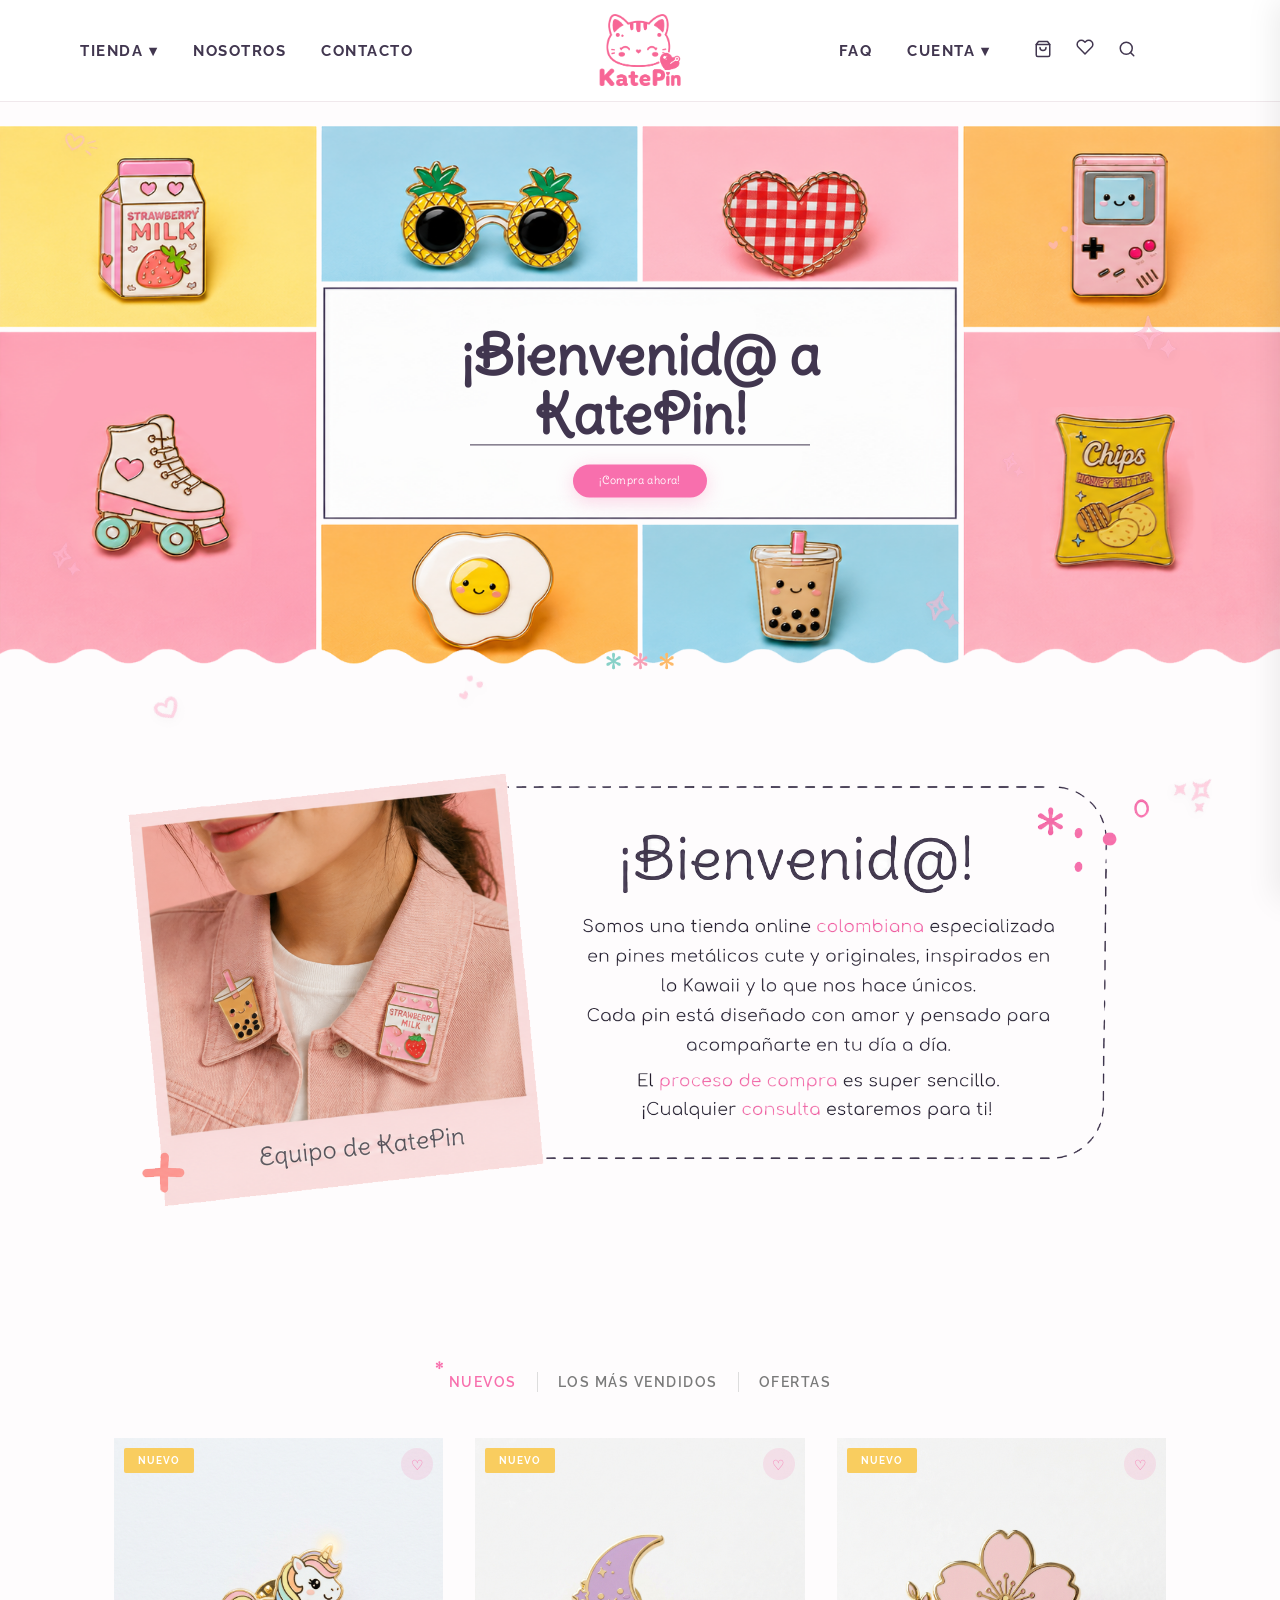
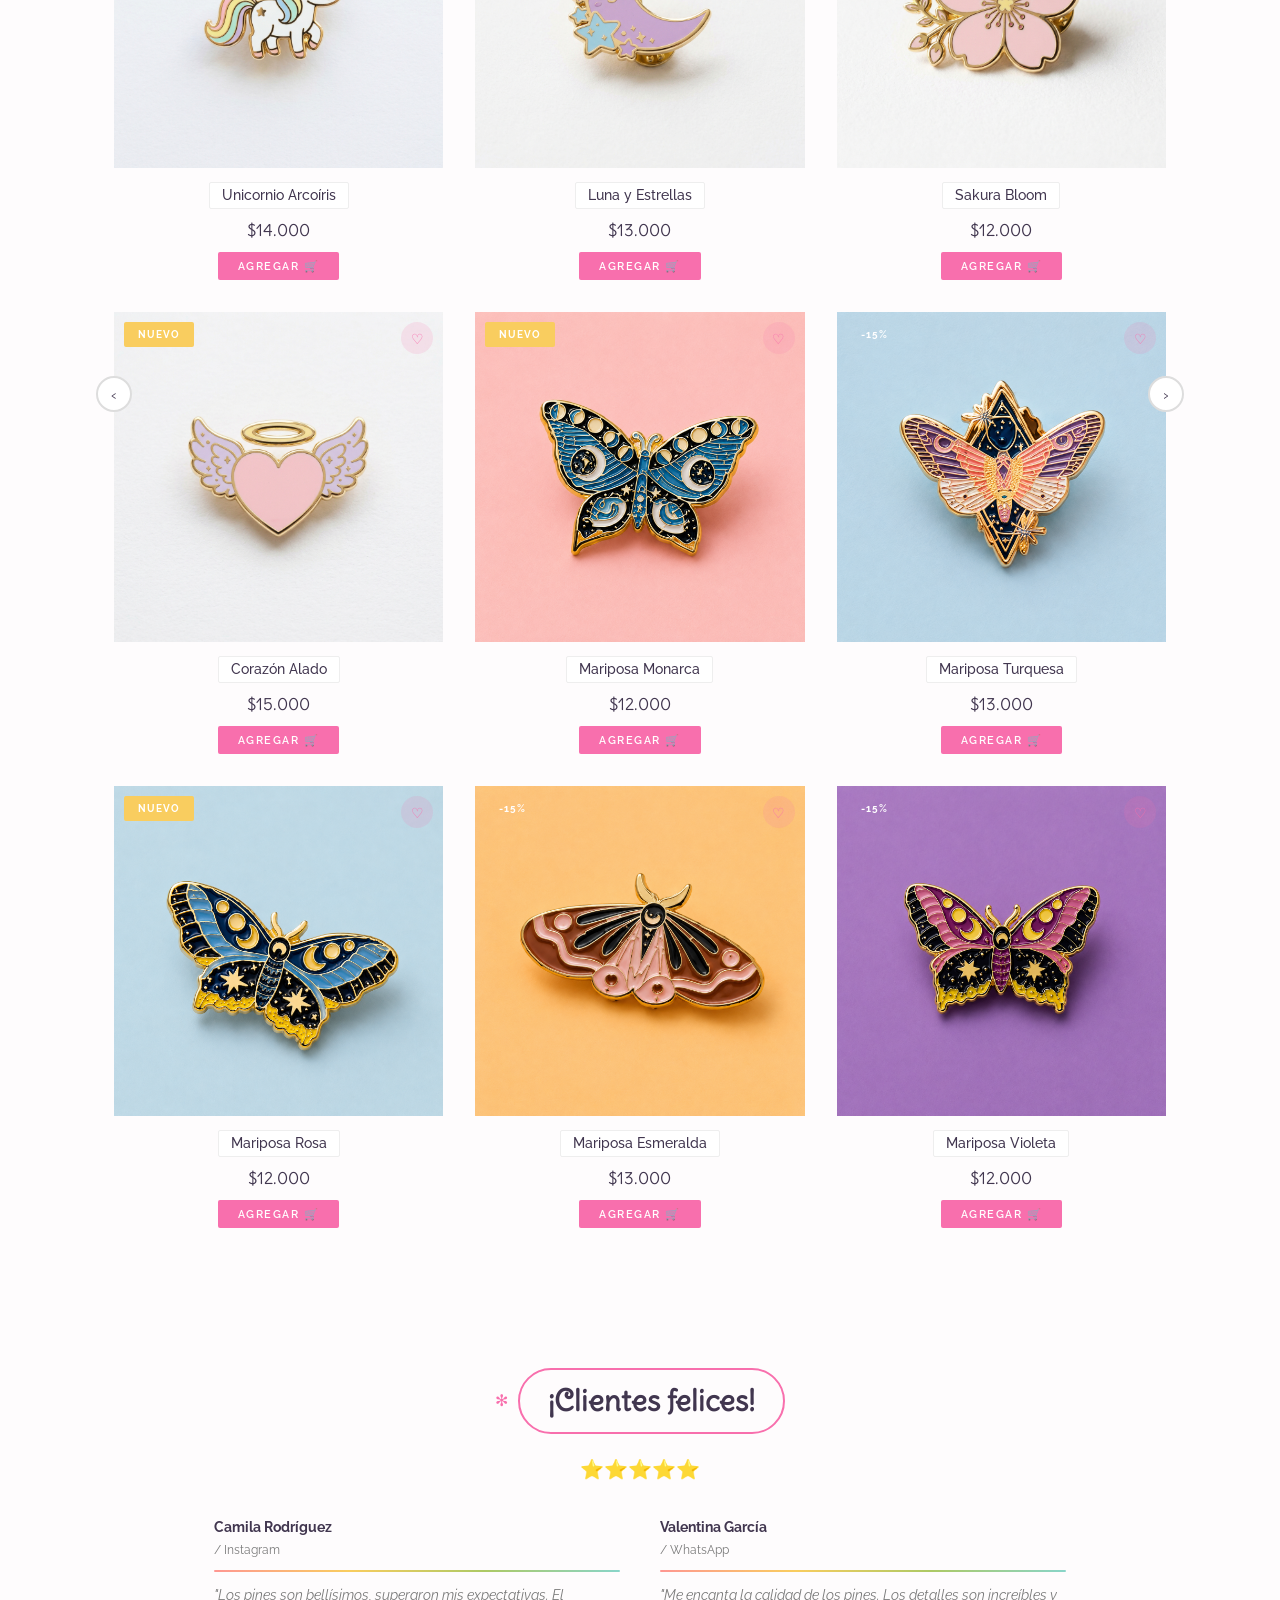
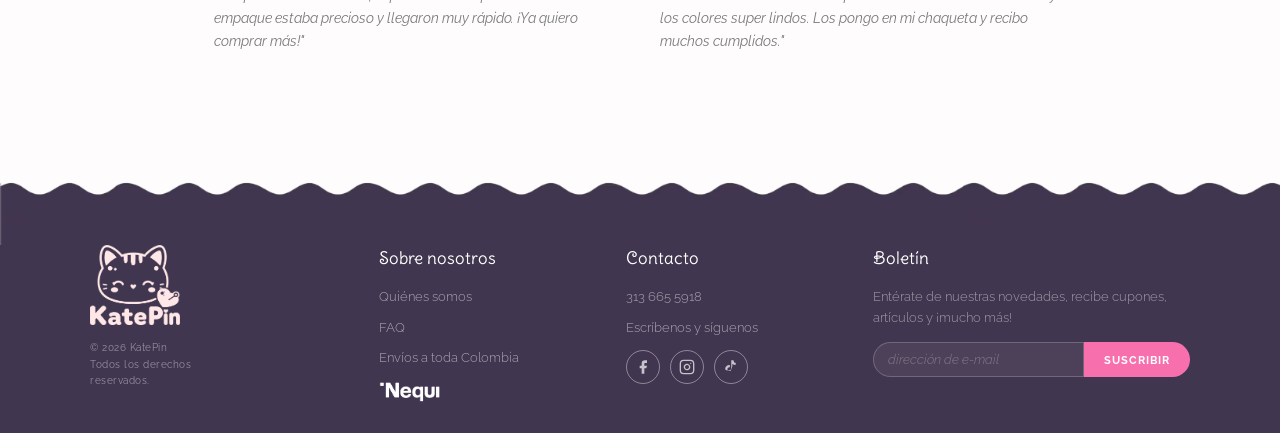
==== commit 3e81b126: "Agrega favicon a todas las paginas HTML" ====
--- a/index.html
+++ b/index.html
@@ -1,4 +1,4 @@
-<!DOCTYPE html>
+﻿<!DOCTYPE html>
 <html lang="es" dir="ltr">
 <head>
   <meta charset="UTF-8">
@@ -22,8 +22,9 @@
   <link rel="preconnect" href="https://fonts.googleapis.com">
   <link rel="preconnect" href="https://fonts.gstatic.com" crossorigin>
   <link href="https://fonts.googleapis.com/css2?family=Delius+Swash+Caps&family=Raleway:wght@300;400;500;600;700&display=swap" rel="stylesheet">
-  <link rel="stylesheet" href="styles.css">
-  <link rel="icon" href="data:image/svg+xml,<svg xmlns='http://www.w3.org/2000/svg' viewBox='0 0 100 100'><text y='.9em' font-size='90'>📌</text></svg>">
+  <link rel="stylesheet" href="styles.css"><text y='.9em' font-size='90'>📌</text></svg>">
+
+  <link rel="icon" type="image/png" href="img/favicon.png">
 </head>
 <body>
 
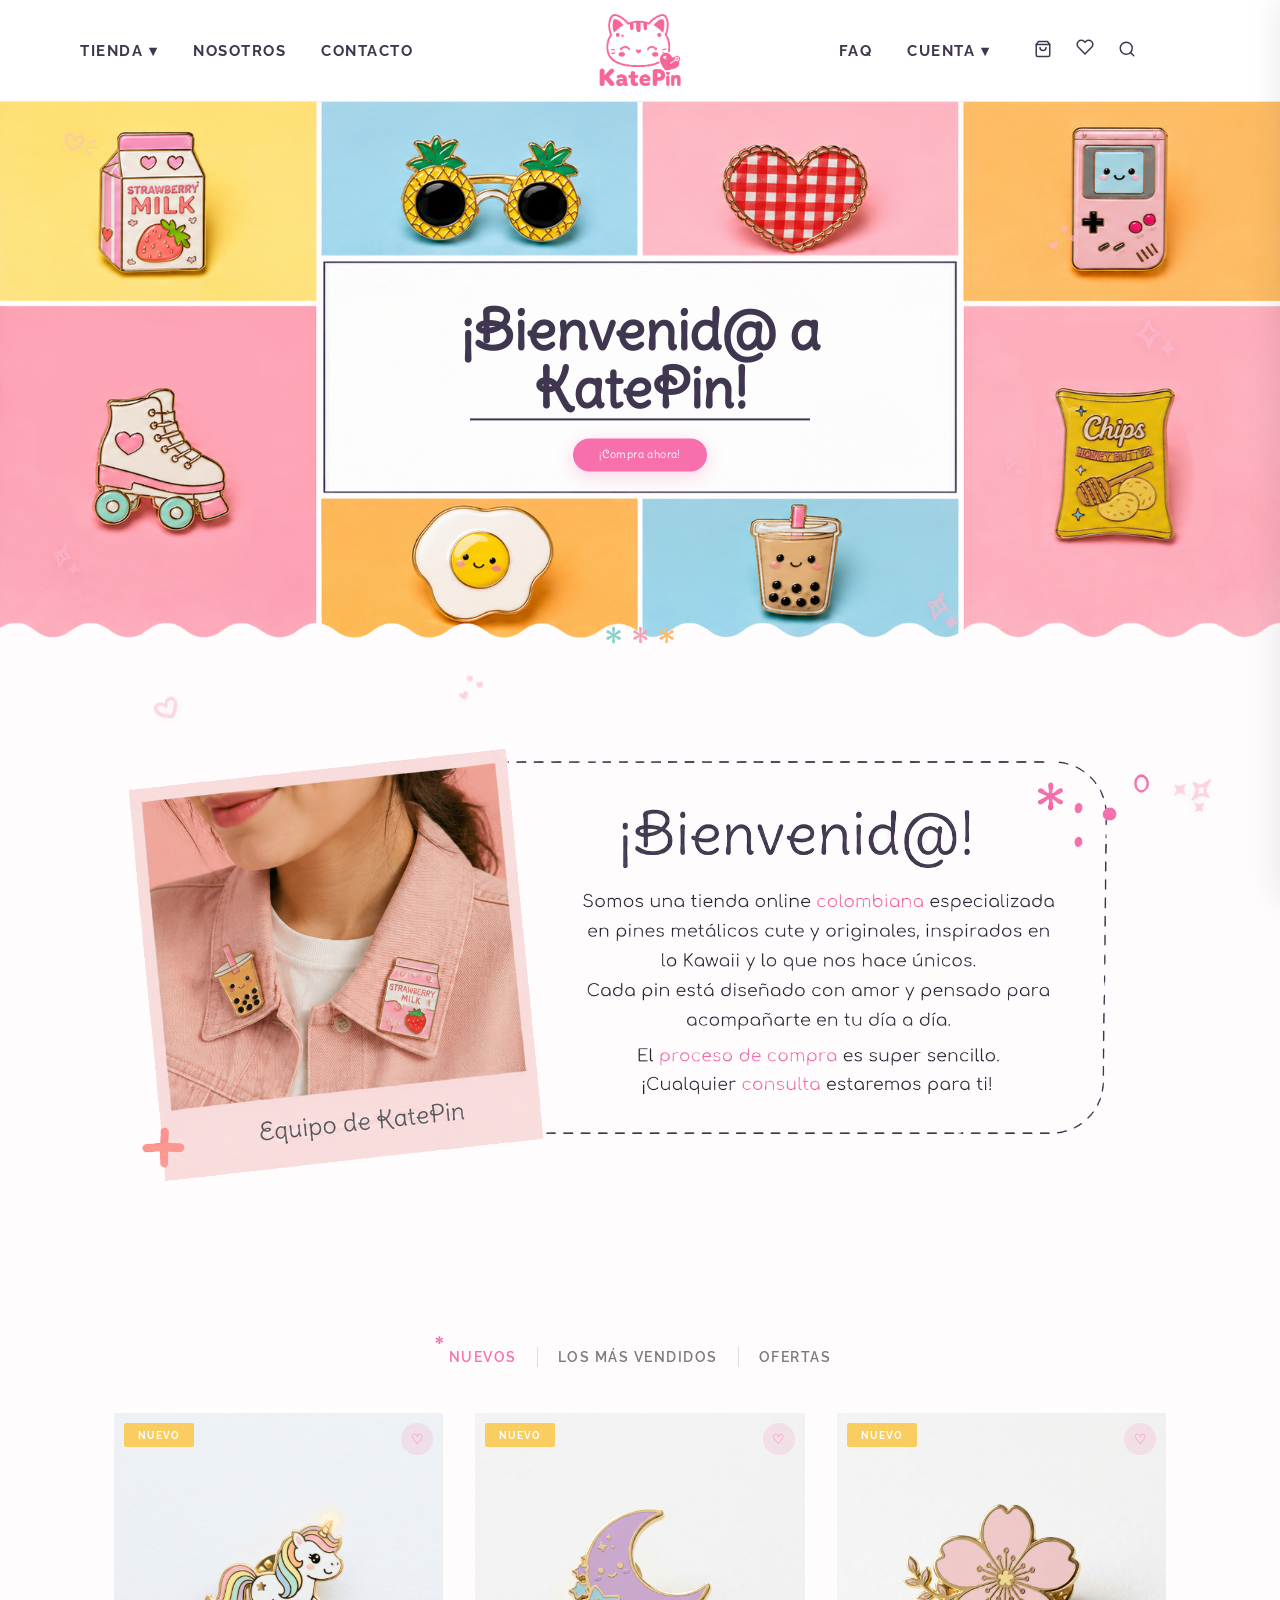
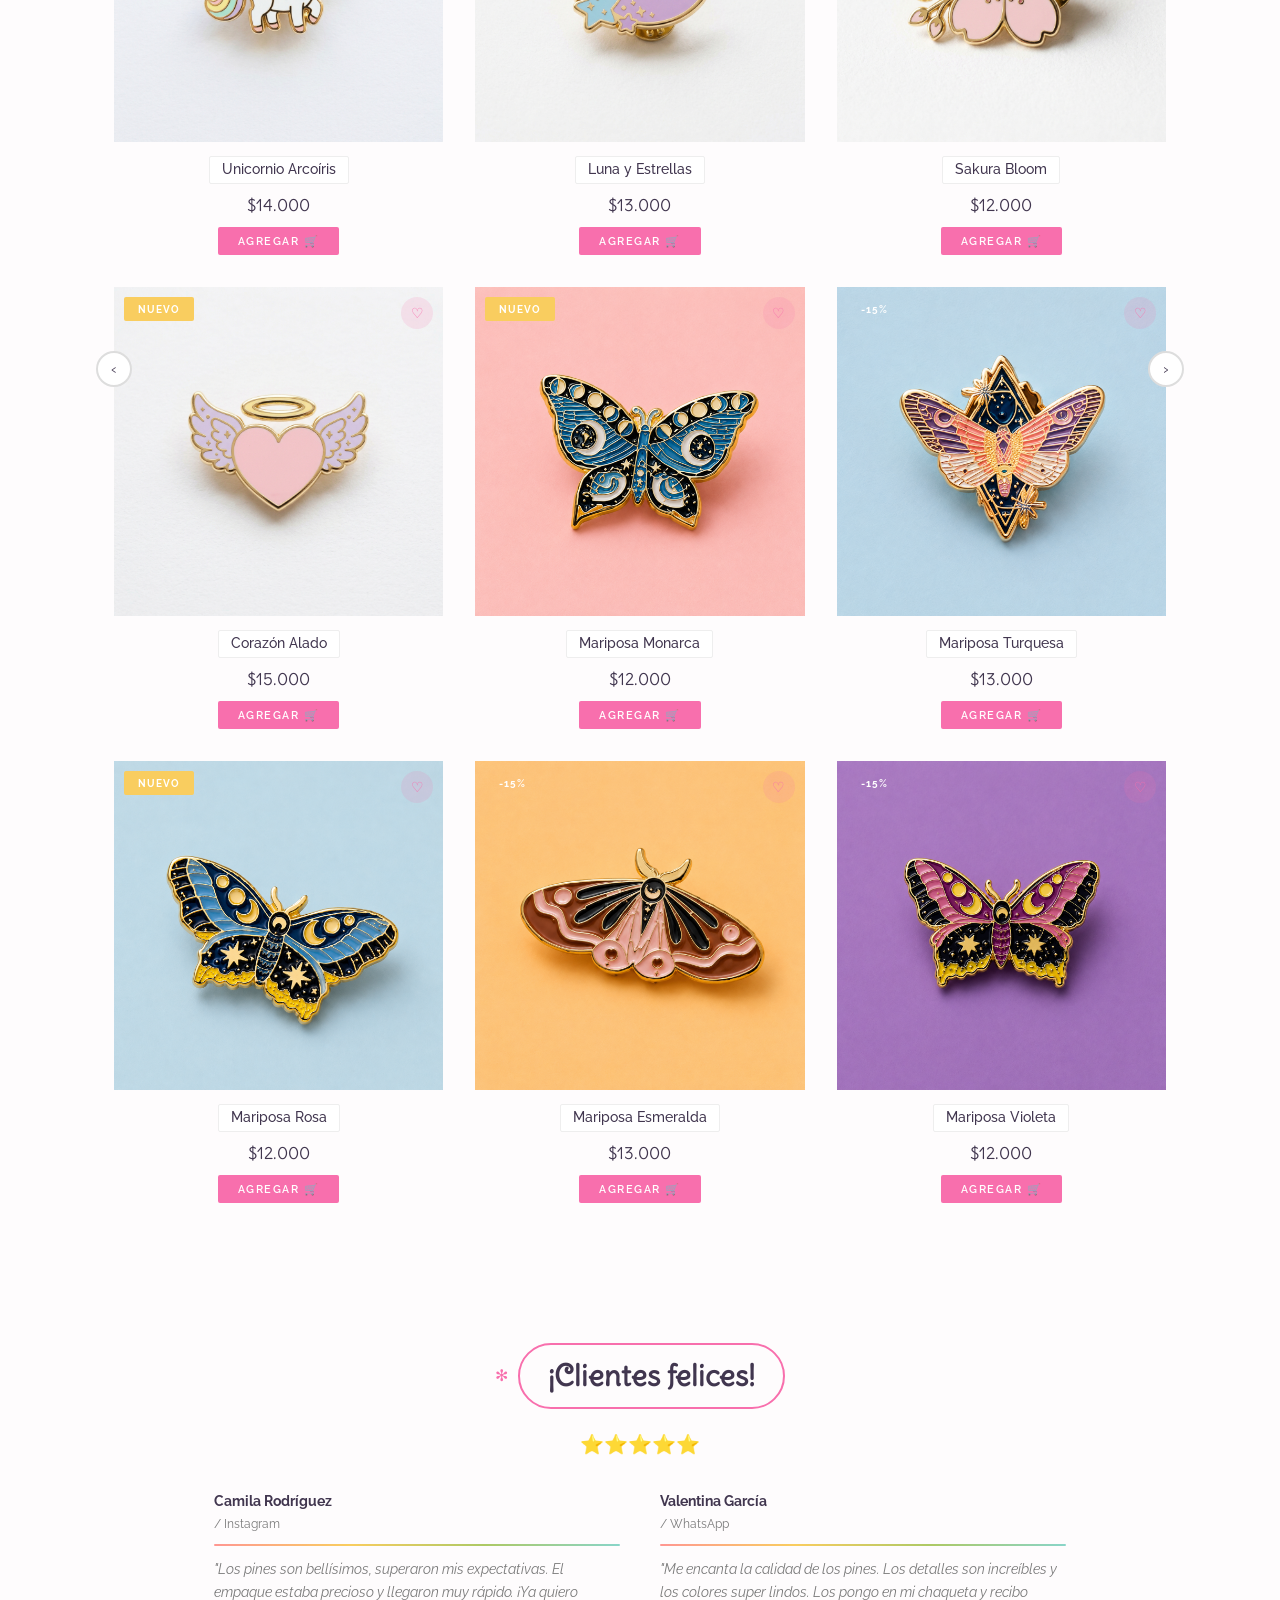
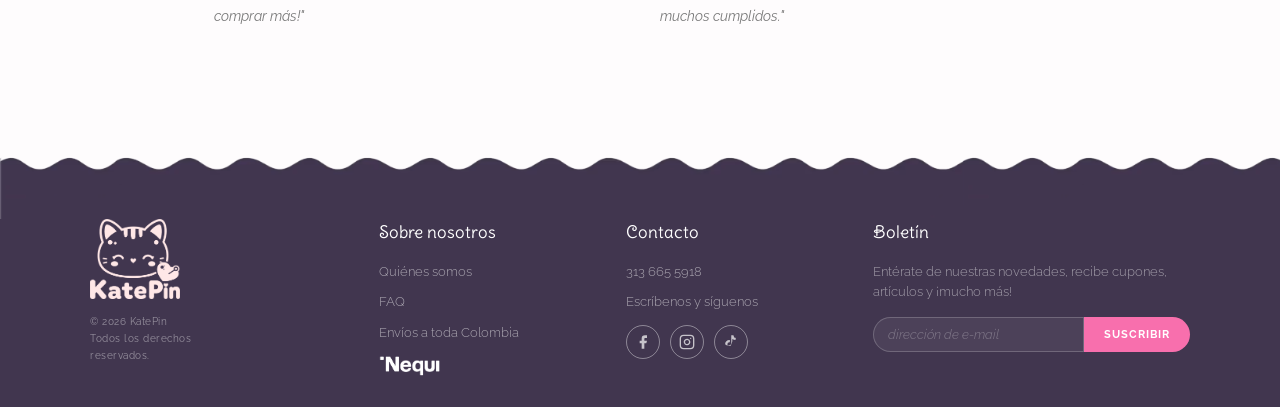
==== commit 132d5a74: "Fix malformed SVG remnants" ====
--- a/index.html
+++ b/index.html
@@ -22,9 +22,9 @@
   <link rel="preconnect" href="https://fonts.googleapis.com">
   <link rel="preconnect" href="https://fonts.gstatic.com" crossorigin>
   <link href="https://fonts.googleapis.com/css2?family=Delius+Swash+Caps&family=Raleway:wght@300;400;500;600;700&display=swap" rel="stylesheet">
-  <link rel="stylesheet" href="styles.css"><text y='.9em' font-size='90'>📌</text></svg>">
-
-  <link rel="icon" type="image/png" href="img/favicon.png">
+  <link rel="stylesheet" href="styles.css">
+
+  <link rel="icon" type="image/png" href="img/favicon.png?v=2">
 </head>
 <body>
 
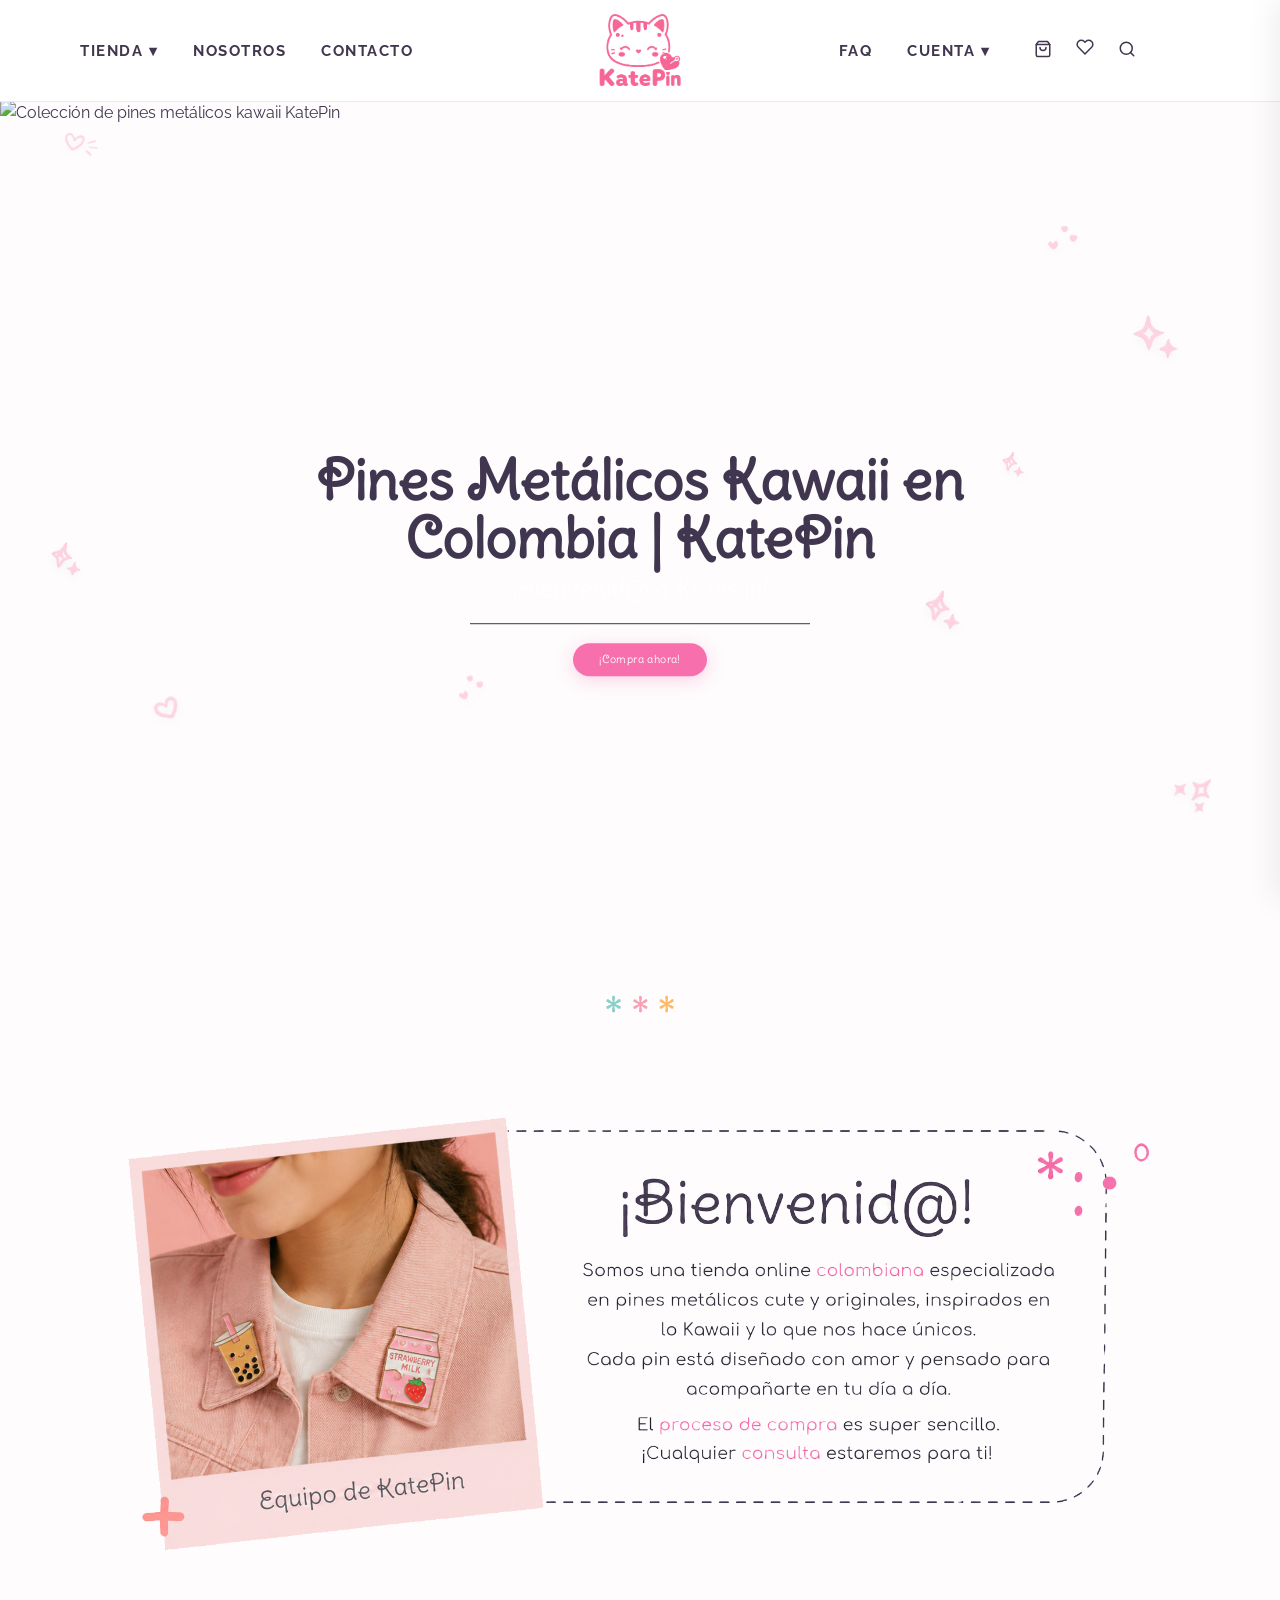
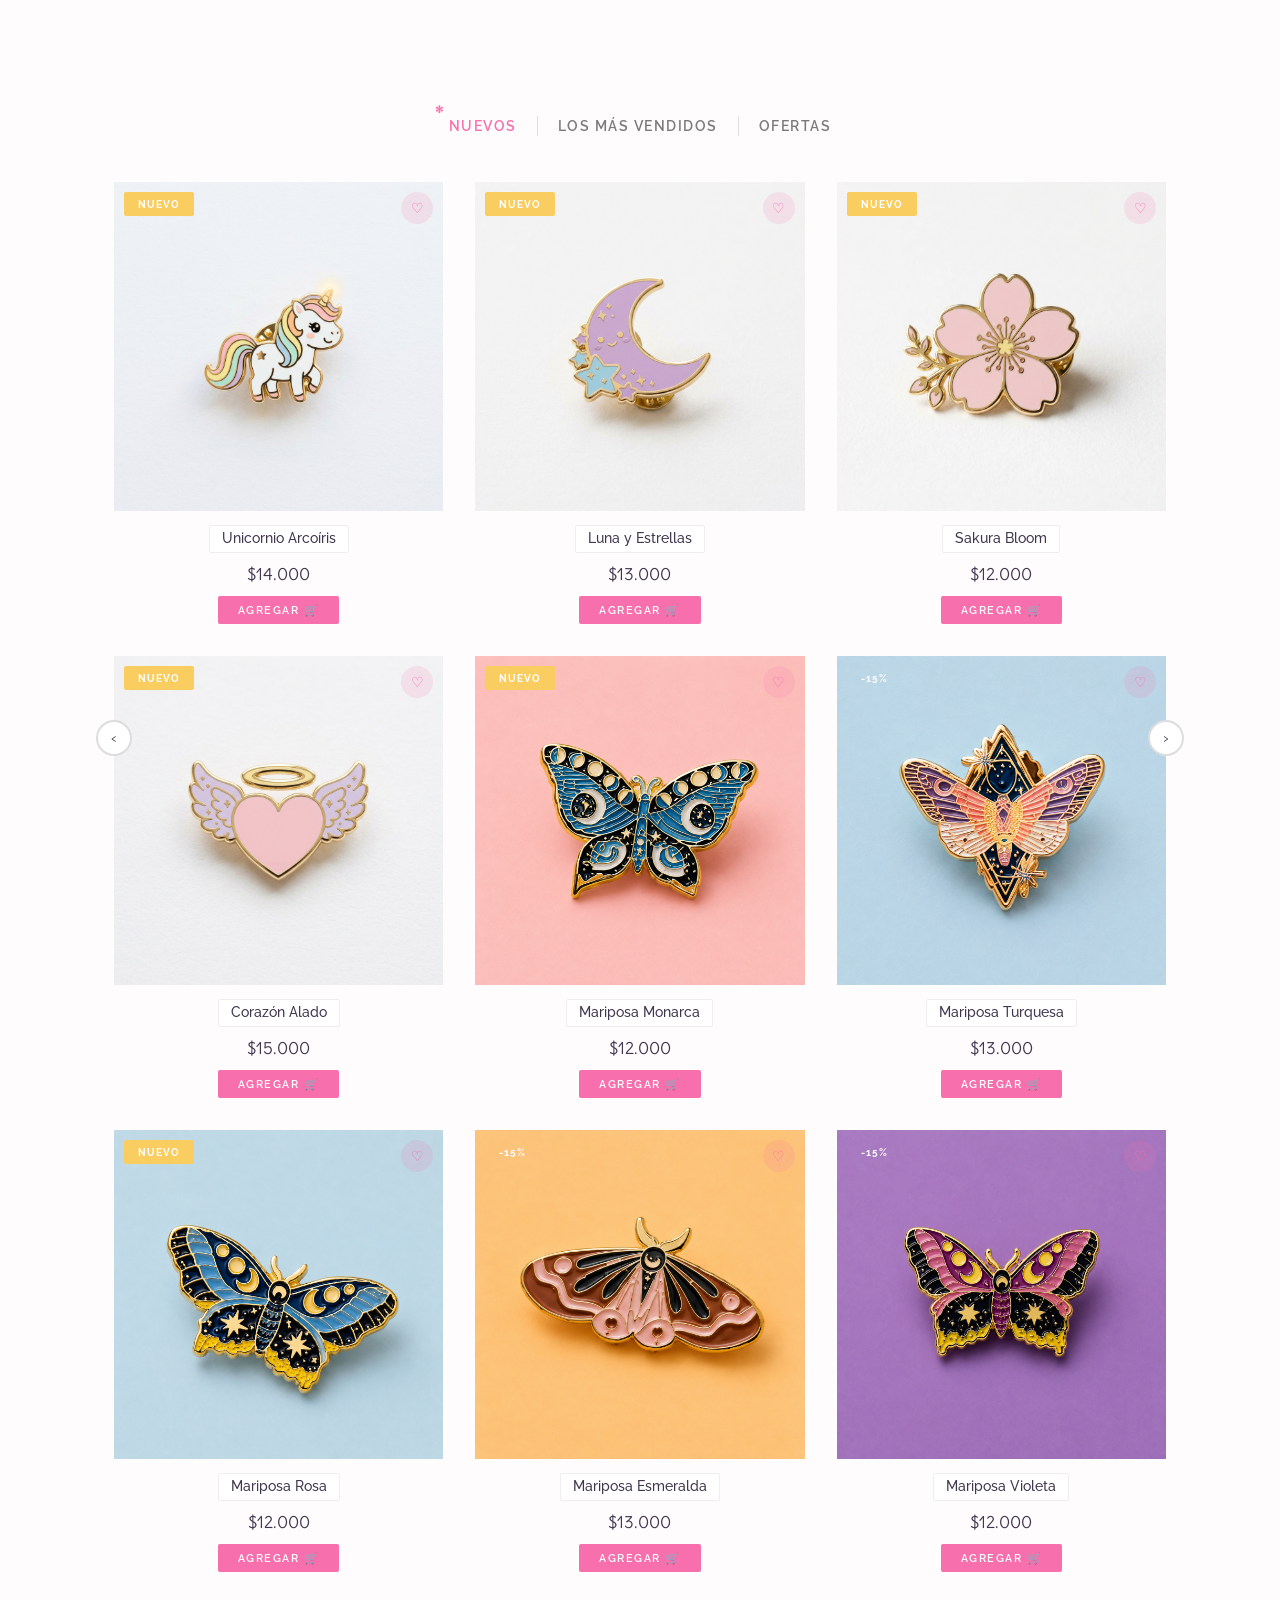
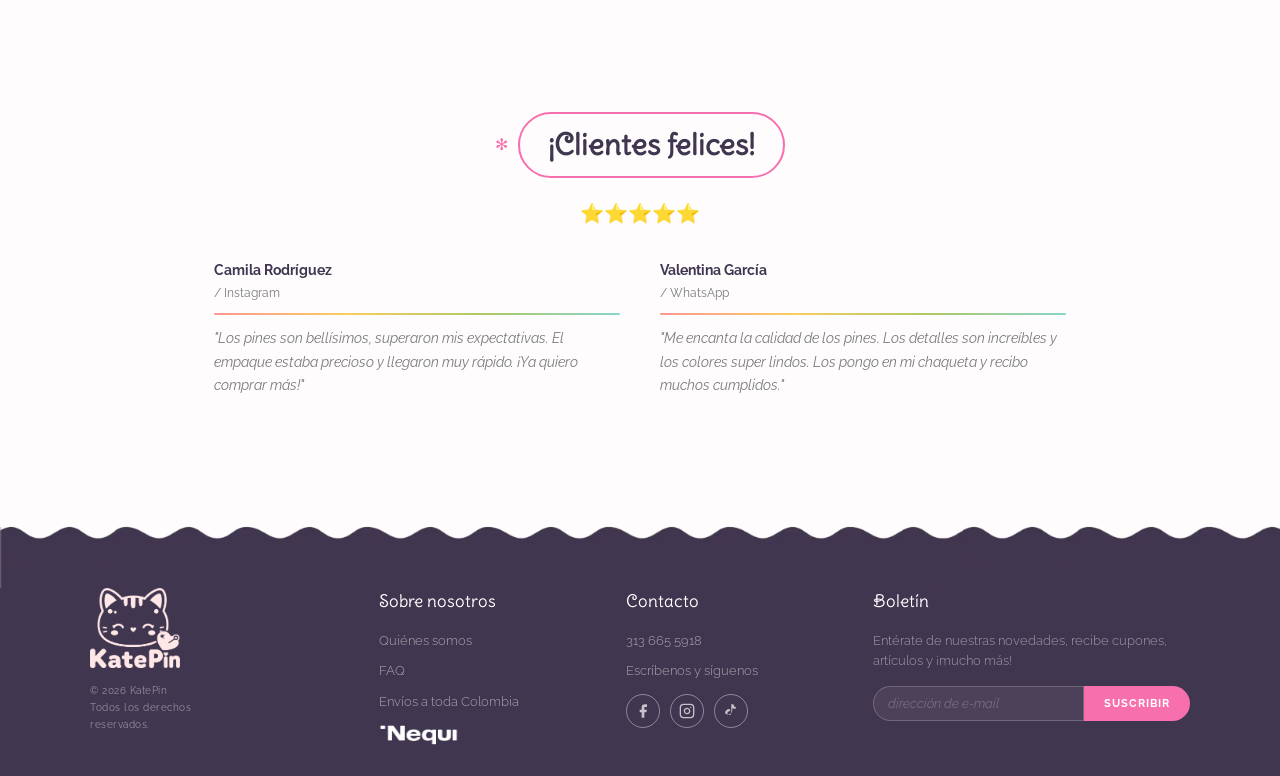
==== commit dc06e45c: "SEO & Performance updates" ====
--- a/index.html
+++ b/index.html
@@ -1,24 +1,40 @@
-﻿<!DOCTYPE html>
-<html lang="es" dir="ltr">
+<!DOCTYPE html>
+<html lang="es-CO" dir="ltr">
 <head>
   <meta charset="UTF-8">
   <meta name="viewport" content="width=device-width, initial-scale=1.0">
-  <title>KatePin | Pines Metálicos Kawaii - Tienda Online Colombia</title>
-  <meta name="description" content="Tienda online de pines metálicos esmaltados kawaii. Diseños exclusivos de animales, fantasía, flores y más. Envíos a toda Colombia. Paga fácil con Nequi.">
+  <title>KatePin | Pines Metálicos Kawaii · Colombia</title>
+  <meta name="description" content="Tienda online de pines metálicos esmaltados kawaii. Diseños exclusivos de animales, fantasía y flores. Envíos a toda Colombia. ¡Paga fácil con Nequi!">
   <meta name="keywords" content="pines metálicos, pines esmaltados, pines kawaii, pines Colombia, pin metálico, accesorios kawaii, KatePin">
   <meta name="author" content="KatePin">
   <meta name="robots" content="index, follow, max-image-preview:large">
   <link rel="canonical" href="https://www.katepin.com/">
+  
+  <meta property="og:title" content="KatePin | Pines Metálicos Kawaii · Colombia">
+  <meta property="og:description" content="Tienda online de pines metálicos esmaltados kawaii. Diseños exclusivos, envíos a toda Colombia.">
+  <meta property="og:image" content="https://www.katepin.com/img/hero-banner.png">
+  <meta property="og:image:width" content="1200">
+  <meta property="og:image:height" content="630">
+  <meta property="og:image:alt" content="Colección de pines metálicos kawaii KatePin">
+  <meta property="og:url" content="https://www.katepin.com/">
   <meta property="og:type" content="website">
-  <meta property="og:url" content="https://www.katepin.com/">
-  <meta property="og:title" content="KatePin | Pines Metálicos Kawaii">
-  <meta property="og:description" content="Pines metálicos esmaltados kawaii. Diseños únicos, envíos a toda Colombia.">
-  <meta property="og:image" content="https://www.katepin.com/img/hero-banner.png">
   <meta property="og:locale" content="es_CO">
+  <meta property="og:site_name" content="KatePin">
+
   <meta name="twitter:card" content="summary_large_image">
-  <meta name="twitter:title" content="KatePin | Pines Metálicos Kawaii">
-  <meta name="twitter:description" content="Tienda online de pines metálicos kawaii en Colombia.">
-  <script type="application/ld+json">{"@context":"https://schema.org","@type":"Store","name":"KatePin","description":"Tienda online de pines metálicos esmaltados kawaii en Colombia","url":"https://www.katepin.com","priceRange":"$10.000-$20.000 COP","address":{"@type":"PostalAddress","addressCountry":"CO"}}</script>
+  <meta name="twitter:title" content="KatePin | Pines Metálicos Kawaii · Colombia">
+  <meta name="twitter:description" content="Tienda online de pines metálicos esmaltados kawaii. Envíos a toda Colombia.">
+  <meta name="twitter:image" content="https://www.katepin.com/img/hero-banner.png">
+  <meta name="twitter:image:alt" content="Colección de pines metálicos kawaii KatePin">
+  <meta name="twitter:site" content="@katepin">
+
+  <meta name="geo.region" content="CO">
+  <meta name="geo.country" content="Colombia">
+  <meta name="geo.placename" content="Colombia">
+  <meta name="ICBM" content="4.7110, -74.0721">
+
+  <link rel="preload" href="img/logo1.png" as="image">
+  <link rel="preload" href="img/principal.png" as="image">
   <link rel="preconnect" href="https://fonts.googleapis.com">
   <link rel="preconnect" href="https://fonts.gstatic.com" crossorigin>
   <link href="https://fonts.googleapis.com/css2?family=Delius+Swash+Caps&family=Raleway:wght@300;400;500;600;700&display=swap" rel="stylesheet">
@@ -45,6 +61,7 @@
   <!-- HEADER -->
   <header class="header" role="banner">
     <div class="header-inner">
+      <nav aria-label="Navegación principal">
       <ul class="nav-left" role="menubar">
         <li role="none" class="has-dropdown">
           <a href="tienda.html" role="menuitem">Tienda ▾</a>
@@ -78,8 +95,9 @@
         <li role="none"><a href="nosotros.html" role="menuitem">Nosotros</a></li>
         <li role="none"><a href="contacto.html" role="menuitem">Contacto</a></li>
       </ul>
+      </nav>
       <a href="index.html" class="logo" aria-label="KatePin - Inicio">
-        <img src="img/logo1.png" alt="KatePin" class="logo-img">
+        <img src="img/logo1.png" alt="KatePin" class="logo-img" width="160" height="50">
       </a>
       <div class="nav-right-group">
         <ul class="nav-right" role="menubar">
@@ -102,7 +120,7 @@
       </div>
       <button class="menu-toggle" id="menu-toggle" aria-label="Menú">☰</button>
     </div>
-    <nav class="mobile-nav" id="mobile-nav">
+    <nav class="mobile-nav" id="mobile-nav" aria-label="Navegación móvil">
       <a href="tienda.html">Tienda</a>
       <a href="nosotros.html">Nosotros</a>
       <a href="contacto.html">Contacto</a>
@@ -113,9 +131,13 @@
 
   <!-- HERO BANNER -->
   <section class="hero" id="inicio" aria-label="Banner principal">
-    <img src="img/principal.png" alt="Colección de pines metálicos kawaii KatePin" class="hero-banner-img" loading="eager">
+    <picture>
+      <source srcset="img/principal.webp" type="image/webp">
+      <img src="img/principal.png" alt="Colección de pines metálicos kawaii KatePin" class="hero-banner-img" loading="eager" width="800" height="600">
+    </picture>
     <div class="hero-overlay">
-      <h1 class="hero-title">¡Bienvenid@ a<br>KatePin!</h1>
+      <h1 class="hero-title">Pines Metálicos Kawaii en Colombia | KatePin</h1>
+      <p class="hero-welcome-text" style="color:white; text-align:center; margin-bottom:1rem; font-size:1.5rem; font-family:'Delius Swash Caps', cursive;">¡Bienvenid@ a KatePin!</p>
       <div class="hero-divider"></div>
       <a href="tienda.html" class="hero-cta" id="hero-cta">¡Compra ahora!</a>
     </div>
@@ -128,7 +150,7 @@
 
   <!-- WELCOME -->
   <section class="welcome" id="nosotros" aria-label="Bienvenida">
-    <img src="img/foto.png" alt="¡Bienvenid@! Somos una tienda online colombiana especializada en pines metálicos cute y originales, inspirados en lo Kawaii. Equipo de KatePin" class="welcome-banner" loading="lazy">
+    <img src="img/foto.png" alt="Equipo de KatePin — tienda online colombiana de pines kawaii" class="welcome-banner" loading="lazy">
   </section>
 
 
@@ -149,7 +171,7 @@
   </section>
 
   <!-- TESTIMONIALS -->
-  <section class="testimonials fade-up" id="testimonios" aria-label="Testimonios">
+  <section class="testimonials fade-up" id="testimonios" aria-label="Testimonios de clientes">
     <div class="testimonials-title">
       <span class="star">✻</span>
       <h2>¡Clientes felices!</h2>
@@ -174,12 +196,12 @@
   <!-- FOOTER -->
   <footer class="footer" role="contentinfo">
     <div class="footer-wave">
-      <img src="img/footer.png" alt="" aria-hidden="true" class="footer-wave-img">
+      <img src="img/footer.png" alt="" aria-hidden="true" class="footer-wave-img" loading="lazy">
     </div>
     <div class="footer-content">
       <div class="footer-inner">
         <div class="footer-brand">
-          <img src="img/logo1.png" alt="KatePin" class="footer-logo-img">
+          <p><img src="img/logo1.png" alt="KatePin — Pines Metálicos Kawaii Colombia" class="footer-logo-img" width="160" height="50"></p>
           <p class="footer-copy-text">&copy; 2026 KatePin<br>Todos los derechos<br>reservados.</p>
         </div>
         <div class="footer-col">
@@ -187,20 +209,20 @@
           <a href="nosotros.html">Quiénes somos</a>
           <a href="faq.html">FAQ</a>
           <a href="#">Envíos a toda Colombia</a>
-          <img src="img/nequi.png" alt="Nequi" style="height:22px; margin-top:12px; filter:brightness(0) invert(1);">
+          <img src="img/nequi.png" alt="Pago con Nequi disponible en KatePin" width="80" height="30" loading="lazy" style="height:22px; margin-top:12px; filter:brightness(0) invert(1);">
         </div>
         <div class="footer-col">
           <h4>Contacto</h4>
           <a href="tel:+573136655918">313 665 5918</a>
           <a href="#">Escríbenos y síguenos</a>
           <div class="footer-social">
-            <a href="https://facebook.com/katepin" target="_blank" rel="noopener" aria-label="Facebook">
+            <a href="https://www.facebook.com/katepin" target="_blank" rel="noopener noreferrer" aria-label="KatePin en Facebook">
               <svg width="16" height="16" viewBox="0 0 24 24" fill="currentColor"><path d="M18 2h-3a5 5 0 00-5 5v3H7v4h3v8h4v-8h3l1-4h-4V7a1 1 0 011-1h3z"/></svg>
             </a>
-            <a href="https://instagram.com/katepin" target="_blank" rel="noopener" aria-label="Instagram">
+            <a href="https://www.instagram.com/katepin" target="_blank" rel="noopener noreferrer" aria-label="KatePin en Instagram">
               <svg width="16" height="16" viewBox="0 0 24 24" fill="none" stroke="currentColor" stroke-width="2" stroke-linecap="round" stroke-linejoin="round"><rect x="2" y="2" width="20" height="20" rx="5"/><path d="M16 11.37A4 4 0 1112.63 8 4 4 0 0116 11.37z"/><line x1="17.5" y1="6.5" x2="17.51" y2="6.5"/></svg>
             </a>
-            <a href="https://tiktok.com/@katepin" target="_blank" rel="noopener" aria-label="TikTok">
+            <a href="https://www.tiktok.com/@katepin" target="_blank" rel="noopener noreferrer" aria-label="KatePin en TikTok">
               <svg width="16" height="16" viewBox="0 0 24 24" fill="currentColor"><path d="M19.59 6.69a4.83 4.83 0 01-3.77-4.25V2h-3.45v13.67a2.89 2.89 0 01-2.88 2.5 2.89 2.89 0 01-2.89-2.89 2.89 2.89 0 012.89-2.89c.28 0 .54.04.79.11V9a6.33 6.33 0 00-.79-.05A6.34 6.34 0 003.15 15.3a6.34 6.34 0 0010.86-4.43V7.56a8.28 8.28 0 004.86 1.57V5.68a4.84 4.84 0 01-.72-.05l-.56.06z"/></svg>
             </a>
           </div>
@@ -259,5 +281,170 @@
   </div>
 
   <script src="app.js?v=2"></script>
+  <script type="application/ld+json">
+  {
+    "@context": "https://schema.org",
+    "@type": "Organization",
+    "name": "KatePin",
+    "alternateName": "KatePin Store",
+    "url": "https://www.katepin.com",
+    "logo": {
+      "@type": "ImageObject",
+      "url": "https://www.katepin.com/img/logo1.png",
+      "width": 200,
+      "height": 60
+    },
+    "description": "Tienda online colombiana de pines metálicos esmaltados kawaii. Diseños exclusivos, envíos a toda Colombia.",
+    "foundingDate": "2024",
+    "areaServed": {
+      "@type": "Country",
+      "name": "Colombia"
+    },
+    "address": {
+      "@type": "PostalAddress",
+      "addressCountry": "CO",
+      "addressLocality": "Colombia"
+    },
+    "contactPoint": [
+      {
+        "@type": "ContactPoint",
+        "telephone": "+57-313-665-5918",
+        "contactType": "customer service",
+        "contactOption": "TollFree",
+        "availableLanguage": "Spanish",
+        "areaServed": "CO"
+      }
+    ],
+    "sameAs": [
+      "https://www.facebook.com/katepin",
+      "https://www.instagram.com/katepin",
+      "https://www.tiktok.com/@katepin"
+    ],
+    "email": "hola@katepin.com",
+    "telephone": "+573136655918"
+  }
+  </script>
+  <script type="application/ld+json">
+  {
+    "@context": "https://schema.org",
+    "@type": "WebSite",
+    "name": "KatePin",
+    "url": "https://www.katepin.com",
+    "potentialAction": {
+      "@type": "SearchAction",
+      "target": {
+        "@type": "EntryPoint",
+        "urlTemplate": "https://www.katepin.com/tienda.html?q={search_term_string}"
+      },
+      "query-input": "required name=search_term_string"
+    }
+  }
+  </script>
+  <script type="application/ld+json">
+  {
+    "@context": "https://schema.org",
+    "@type": "Store",
+    "name": "KatePin",
+    "url": "https://www.katepin.com",
+    "image": "https://www.katepin.com/img/hero-banner.png",
+    "description": "Tienda online colombiana de pines metálicos esmaltados kawaii con diseños exclusivos. Envíos a toda Colombia.",
+    "priceRange": "$8.000 - $20.000 COP",
+    "currenciesAccepted": "COP",
+    "paymentAccepted": "Nequi, Daviplata, Transferencia bancaria",
+    "openingHoursSpecification": {
+      "@type": "OpeningHoursSpecification",
+      "dayOfWeek": [
+        "Monday","Tuesday","Wednesday","Thursday","Friday","Saturday","Sunday"
+      ],
+      "opens": "08:00",
+      "closes": "20:00"
+    },
+    "areaServed": {
+      "@type": "Country",
+      "name": "Colombia"
+    },
+    "hasOfferCatalog": {
+      "@type": "OfferCatalog",
+      "name": "Pines Metálicos Kawaii",
+      "itemListElement": [
+        {
+          "@type": "OfferCatalog",
+          "name": "Pines de Animales"
+        },
+        {
+          "@type": "OfferCatalog",
+          "name": "Pines de Fantasía"
+        },
+        {
+          "@type": "OfferCatalog",
+          "name": "Pines de Flores"
+        },
+        {
+          "@type": "OfferCatalog",
+          "name": "Pines de Comida"
+        },
+        {
+          "@type": "OfferCatalog",
+          "name": "Pines de Personajes"
+        }
+      ]
+    },
+    "telephone": "+573136655918",
+    "email": "hola@katepin.com",
+    "sameAs": [
+      "https://www.facebook.com/katepin",
+      "https://www.instagram.com/katepin",
+      "https://www.tiktok.com/@katepin"
+    ]
+  }
+  </script>
+  <script type="application/ld+json">
+  {
+    "@context": "https://schema.org",
+    "@type": "Product",
+    "name": "Pines Metálicos Kawaii KatePin",
+    "brand": {
+      "@type": "Brand",
+      "name": "KatePin"
+    },
+    "description": "Pines metálicos esmaltados de diseños kawaii exclusivos. Animales, fantasía, flores y más.",
+    "image": "https://www.katepin.com/img/principal.png",
+    "aggregateRating": {
+      "@type": "AggregateRating",
+      "ratingValue": "5",
+      "bestRating": "5",
+      "worstRating": "1",
+      "ratingCount": "2"
+    },
+    "review": [
+      {
+        "@type": "Review",
+        "reviewRating": {
+          "@type": "Rating",
+          "ratingValue": "5",
+          "bestRating": "5"
+        },
+        "author": {
+          "@type": "Person",
+          "name": "Camila Rodríguez"
+        },
+        "reviewBody": "Los pines son bellísimos, superaron mis expectativas. El empaque estaba precioso y llegaron muy rápido. ¡Ya quiero comprar más!"
+      },
+      {
+        "@type": "Review",
+        "reviewRating": {
+          "@type": "Rating",
+          "ratingValue": "5",
+          "bestRating": "5"
+        },
+        "author": {
+          "@type": "Person",
+          "name": "Valentina García"
+        },
+        "reviewBody": "Me encanta la calidad de los pines. Los detalles son increíbles y los colores super lindos. Los pongo en mi chaqueta y recibo muchos cumplidos."
+      }
+    ]
+  }
+  </script>
 </body>
 </html>
